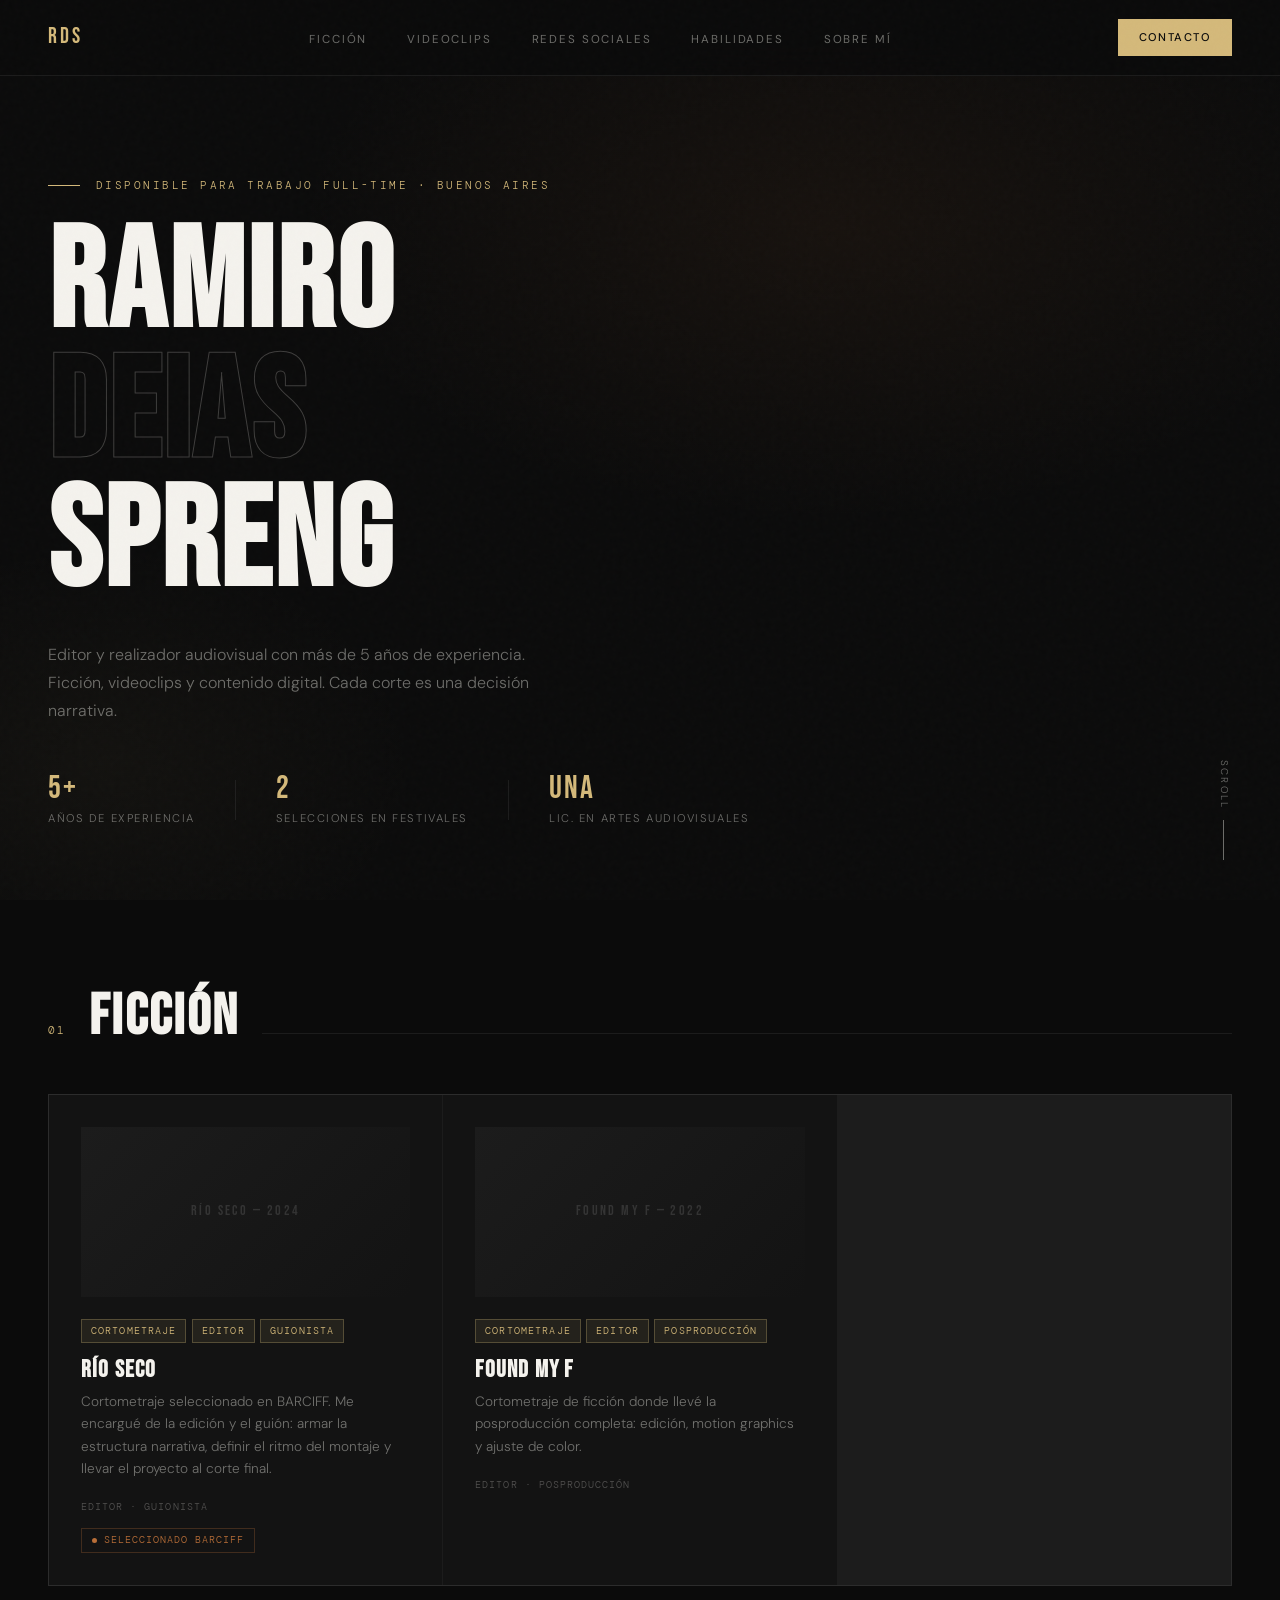
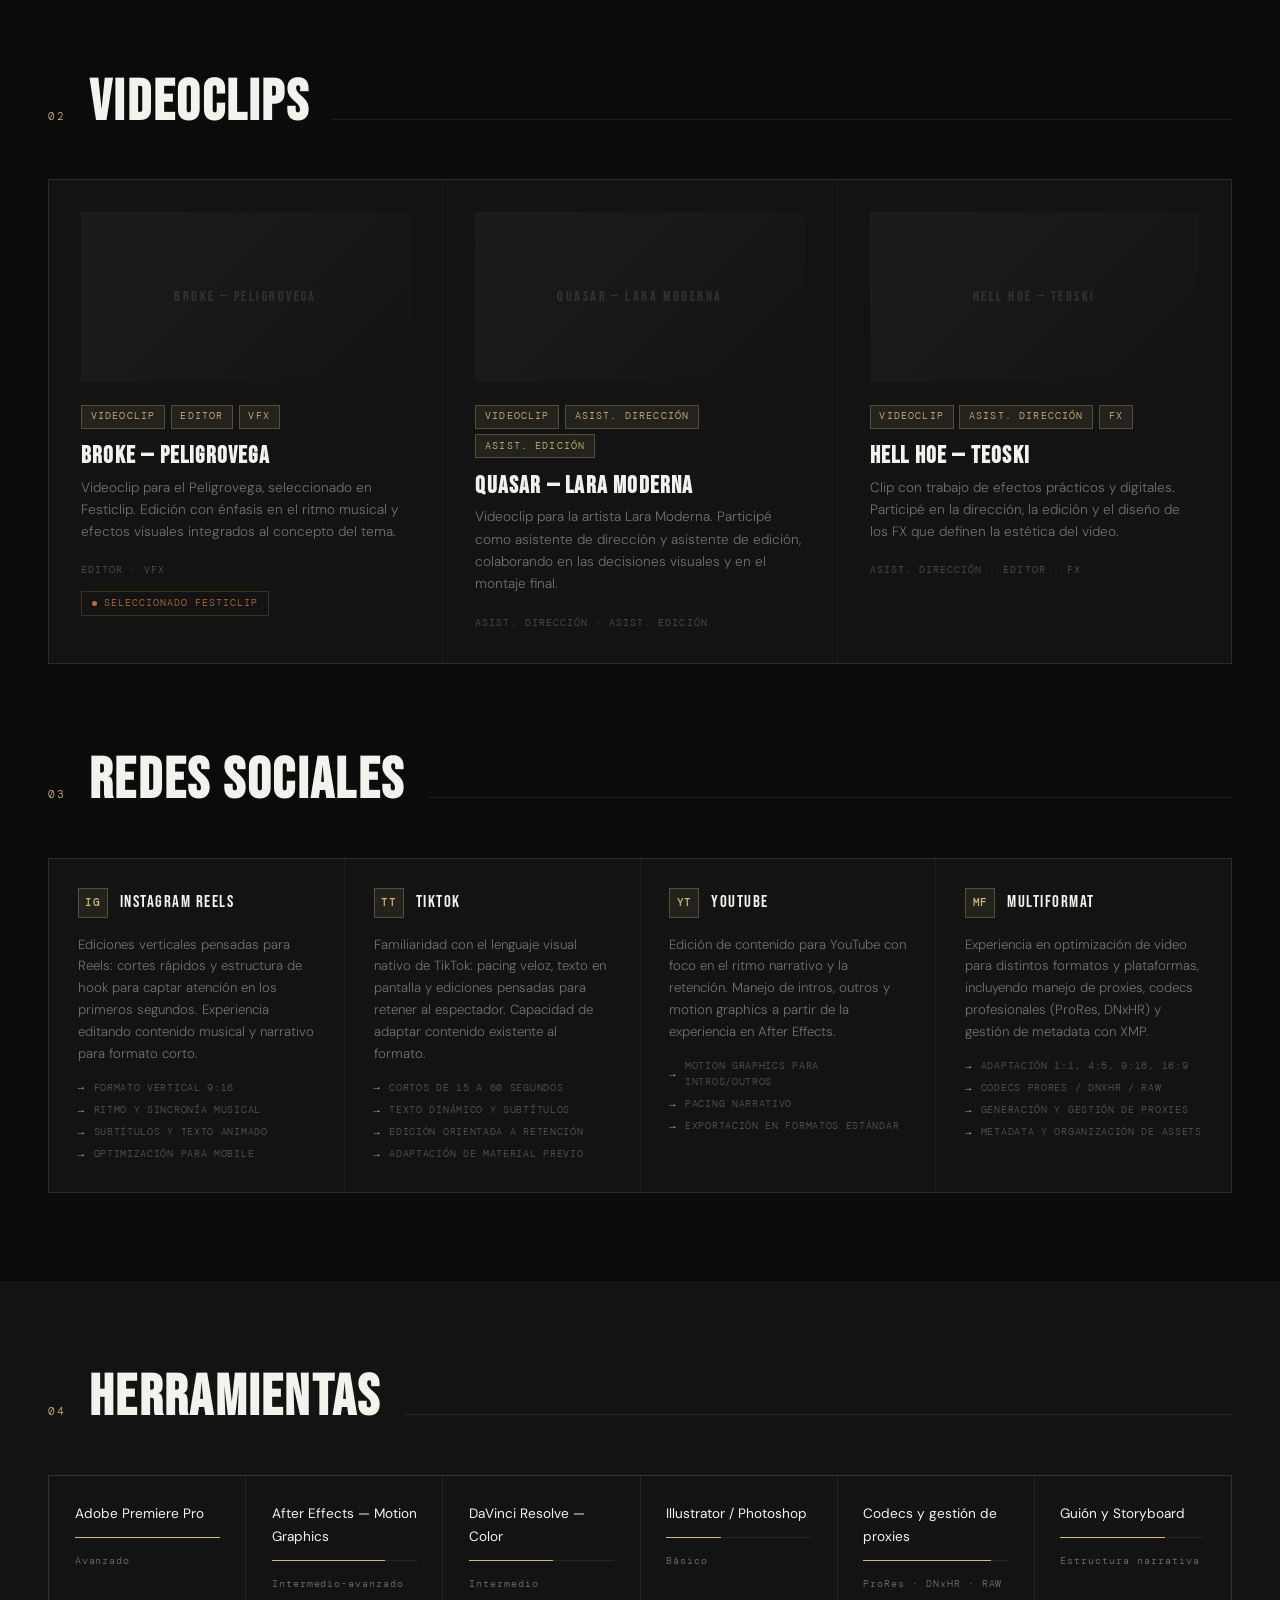
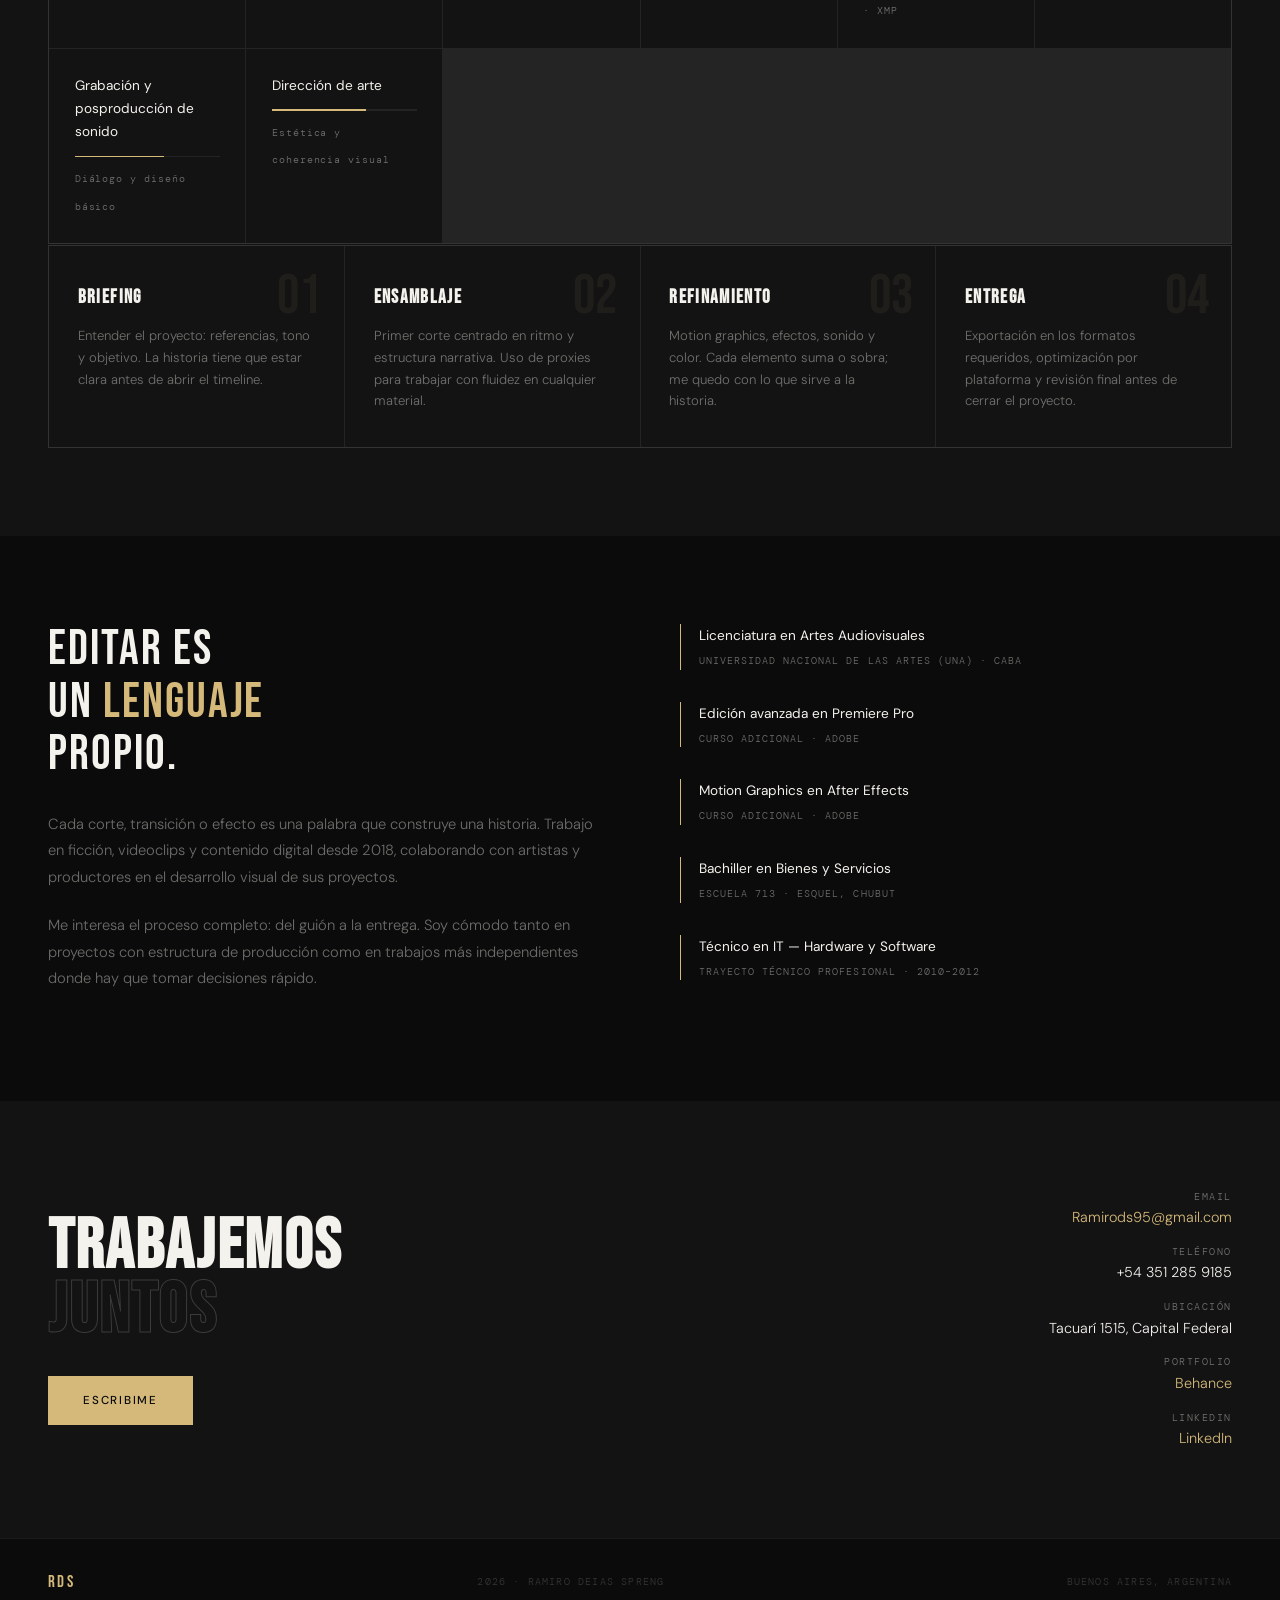
==== index.html @ a0fc1b88 "Add files via upload" ====
<!DOCTYPE html>
<html lang="es">
<head>
<meta charset="UTF-8">
<meta name="viewport" content="width=device-width, initial-scale=1.0">
<title>Ramiro Deias Spreng — Editor y Realizador Audiovisual</title>
<link rel="preconnect" href="https://fonts.googleapis.com">
<link rel="preconnect" href="https://fonts.gstatic.com" crossorigin>
<link href="https://fonts.googleapis.com/css2?family=Bebas+Neue&family=DM+Sans:ital,opsz,wght@0,9..40,300;0,9..40,400;0,9..40,500;1,9..40,300&family=DM+Mono:wght@400;500&display=swap" rel="stylesheet">

<style>
*, *::before, *::after { box-sizing: border-box; margin: 0; padding: 0; }

:root {
  --black: #0b0b0b;
  --off-black: #131313;
  --border: rgba(255,255,255,0.07);
  --white: #f4f2ed;
  --muted: rgba(244,242,237,0.42);
  --accent: #d4b97a;
  --accent2: #b86e38;
  --tag-bg: rgba(212,185,122,0.09);
  --tag-border: rgba(212,185,122,0.28);
}

html { scroll-behavior: smooth; }

body {
  background: var(--black);
  color: var(--white);
  font-family: 'DM Sans', sans-serif;
  font-weight: 300;
  font-size: 16px;
  line-height: 1.7;
  overflow-x: hidden;
}

body::before {
  content: '';
  position: fixed;
  inset: 0;
  background-image: url("data:image/svg+xml,%3Csvg viewBox='0 0 200 200' xmlns='http://www.w3.org/2000/svg'%3E%3Cfilter id='n'%3E%3CfeTurbulence type='fractalNoise' baseFrequency='0.85' numOctaves='4' stitchTiles='stitch'/%3E%3C/filter%3E%3Crect width='100%25' height='100%25' filter='url(%23n)' opacity='0.035'/%3E%3C/svg%3E");
  pointer-events: none;
  z-index: 9999;
  opacity: 0.55;
}

/* NAV */
nav {
  position: fixed;
  top: 0; left: 0; right: 0;
  z-index: 100;
  display: flex;
  align-items: center;
  justify-content: space-between;
  padding: 1.2rem 3rem;
  border-bottom: 1px solid var(--border);
  background: rgba(11,11,11,0.88);
  backdrop-filter: blur(18px);
}

.nav-logo {
  font-family: 'Bebas Neue', sans-serif;
  font-size: 1.35rem;
  letter-spacing: 0.14em;
  color: var(--accent);
  text-decoration: none;
}

.nav-links {
  display: flex;
  gap: 2.5rem;
  list-style: none;
}

.nav-links a {
  font-size: 0.72rem;
  font-weight: 400;
  letter-spacing: 0.16em;
  text-transform: uppercase;
  color: var(--muted);
  text-decoration: none;
  transition: color 0.2s;
}
.nav-links a:hover { color: var(--white); }

.nav-cta {
  font-size: 0.7rem;
  font-weight: 500;
  letter-spacing: 0.13em;
  text-transform: uppercase;
  color: var(--black);
  background: var(--accent);
  padding: 0.55rem 1.3rem;
  text-decoration: none;
  transition: background 0.2s;
}
.nav-cta:hover { background: var(--accent2); color: var(--white); }

/* HERO */
.hero {
  min-height: 100vh;
  display: flex;
  flex-direction: column;
  justify-content: flex-end;
  padding: 8rem 3rem 4.5rem;
  position: relative;
  overflow: hidden;
}

.hero-bg {
  position: absolute;
  inset: 0;
  background:
    radial-gradient(ellipse 70% 55% at 65% 25%, rgba(184,110,56,0.07) 0%, transparent 60%),
    radial-gradient(ellipse 45% 45% at 8% 85%, rgba(212,185,122,0.04) 0%, transparent 55%);
}

.hero-eyebrow {
  font-family: 'DM Mono', monospace;
  font-size: 0.7rem;
  letter-spacing: 0.22em;
  text-transform: uppercase;
  color: var(--accent);
  margin-bottom: 1.6rem;
  position: relative;
  display: flex;
  align-items: center;
  gap: 1rem;
}

.hero-eyebrow::before {
  content: '';
  display: inline-block;
  width: 2rem;
  height: 1px;
  background: var(--accent);
}

.hero-title {
  font-family: 'Bebas Neue', sans-serif;
  font-size: clamp(4.5rem, 11vw, 10rem);
  line-height: 0.92;
  letter-spacing: 0.02em;
  position: relative;
  margin-bottom: 2rem;
}

.hero-title .outline {
  -webkit-text-stroke: 1px rgba(244,242,237,0.22);
  color: transparent;
}

.hero-sub {
  max-width: 500px;
  color: var(--muted);
  font-size: 1rem;
  line-height: 1.75;
  margin-bottom: 3rem;
  position: relative;
}

.hero-meta {
  display: flex;
  align-items: center;
  gap: 2.5rem;
  position: relative;
}

.hero-stat { display: flex; flex-direction: column; }

.hero-stat-num {
  font-family: 'Bebas Neue', sans-serif;
  font-size: 2rem;
  letter-spacing: 0.06em;
  color: var(--accent);
  line-height: 1;
}

.hero-stat-label {
  font-size: 0.7rem;
  letter-spacing: 0.14em;
  text-transform: uppercase;
  color: var(--muted);
  margin-top: 0.25rem;
}

.hero-divider {
  width: 1px;
  height: 2.5rem;
  background: var(--border);
}

.scroll-hint {
  position: absolute;
  bottom: 2.5rem;
  right: 3rem;
  writing-mode: vertical-rl;
  font-size: 0.62rem;
  letter-spacing: 0.22em;
  text-transform: uppercase;
  color: var(--muted);
  display: flex;
  align-items: center;
  gap: 0.7rem;
}

.scroll-hint::after {
  content: '';
  display: block;
  width: 1px;
  height: 2.5rem;
  background: var(--muted);
  animation: sline 1.6s ease-in-out infinite;
}

@keyframes sline {
  0%, 100% { opacity: 0.25; transform: scaleY(0.4); transform-origin: top; }
  50% { opacity: 1; transform: scaleY(1); }
}

/* SECTIONS */
section { padding: 5.5rem 3rem; }

.section-header {
  display: flex;
  align-items: baseline;
  gap: 1.4rem;
  margin-bottom: 3rem;
}

.section-label {
  font-family: 'DM Mono', monospace;
  font-size: 0.66rem;
  letter-spacing: 0.22em;
  text-transform: uppercase;
  color: var(--accent);
}

.section-title {
  font-family: 'Bebas Neue', sans-serif;
  font-size: clamp(2.2rem, 4.5vw, 3.6rem);
  letter-spacing: 0.04em;
  color: var(--white);
  line-height: 1;
}

.section-line {
  flex: 1;
  height: 1px;
  background: var(--border);
}

/* PROJECT CARDS */
.projects-grid {
  display: grid;
  grid-template-columns: repeat(auto-fill, minmax(300px, 1fr));
  gap: 1px;
  background: var(--border);
  border: 1px solid var(--border);
}

.project-card {
  background: var(--off-black);
  padding: 2rem;
  position: relative;
  overflow: hidden;
  transition: background 0.25s;
  cursor: pointer;
  text-decoration: none;
  display: block;
  color: inherit;
}

.project-card::before {
  content: '';
  position: absolute;
  inset: 0;
  background: linear-gradient(130deg, rgba(212,185,122,0.035) 0%, transparent 55%);
  opacity: 0;
  transition: opacity 0.25s;
}

.project-card:hover { background: #181818; }
.project-card:hover::before { opacity: 1; }

.project-thumb-placeholder {
  width: 100%;
  height: 170px;
  background: linear-gradient(135deg, #1c1c1c 0%, #131313 100%);
  display: flex;
  align-items: center;
  justify-content: center;
  margin-bottom: 1.4rem;
  font-family: 'Bebas Neue', sans-serif;
  font-size: 0.85rem;
  letter-spacing: 0.18em;
  color: rgba(255,255,255,0.12);
}

.project-tags {
  display: flex;
  flex-wrap: wrap;
  gap: 0.35rem;
  margin-bottom: 0.9rem;
}

.tag {
  font-family: 'DM Mono', monospace;
  font-size: 0.6rem;
  letter-spacing: 0.12em;
  text-transform: uppercase;
  color: var(--accent);
  background: var(--tag-bg);
  border: 1px solid var(--tag-border);
  padding: 0.18rem 0.55rem;
}

.project-title {
  font-family: 'Bebas Neue', sans-serif;
  font-size: 1.5rem;
  letter-spacing: 0.05em;
  margin-bottom: 0.45rem;
  line-height: 1.1;
}

.project-desc {
  font-size: 0.85rem;
  color: var(--muted);
  line-height: 1.65;
  margin-bottom: 1.1rem;
}

.project-role {
  font-family: 'DM Mono', monospace;
  font-size: 0.65rem;
  letter-spacing: 0.1em;
  color: rgba(244,242,237,0.28);
  text-transform: uppercase;
}

.project-award {
  display: inline-flex;
  align-items: center;
  gap: 0.4rem;
  margin-top: 0.75rem;
  font-family: 'DM Mono', monospace;
  font-size: 0.62rem;
  letter-spacing: 0.1em;
  text-transform: uppercase;
  color: var(--accent2);
  border: 1px solid rgba(184,110,56,0.28);
  padding: 0.18rem 0.65rem;
}

.award-dot {
  width: 5px; height: 5px;
  border-radius: 50%;
  background: var(--accent2);
  flex-shrink: 0;
}

/* SKILLS */
.skills-section { background: var(--off-black); }

.skills-grid {
  display: grid;
  grid-template-columns: repeat(auto-fill, minmax(190px, 1fr));
  gap: 1px;
  background: var(--border);
  border: 1px solid var(--border);
  margin-bottom: 1px;
}

.skill-item {
  background: var(--off-black);
  padding: 1.6rem;
}

.skill-name {
  font-size: 0.85rem;
  font-weight: 400;
  margin-bottom: 0.75rem;
  color: var(--white);
}

.skill-bar-bg {
  height: 1.5px;
  background: rgba(255,255,255,0.07);
  position: relative;
  margin-bottom: 0.4rem;
}

.skill-bar-fill {
  position: absolute;
  top: 0; left: 0;
  height: 100%;
  background: var(--accent);
  transition: width 1.1s cubic-bezier(0.4,0,0.2,1);
  width: 0%;
}

.skill-level {
  font-family: 'DM Mono', monospace;
  font-size: 0.6rem;
  color: var(--muted);
  letter-spacing: 0.1em;
}

/* PROCESO */
.process-list {
  display: grid;
  grid-template-columns: repeat(4, 1fr);
  gap: 1px;
  background: var(--border);
  border: 1px solid var(--border);
  margin-top: 1px;
}

.process-step {
  background: var(--off-black);
  padding: 2.2rem 1.8rem;
  position: relative;
}

.process-num {
  font-family: 'Bebas Neue', sans-serif;
  font-size: 3.5rem;
  color: rgba(212,185,122,0.07);
  line-height: 1;
  position: absolute;
  top: 1.4rem; right: 1.4rem;
}

.process-title {
  font-family: 'Bebas Neue', sans-serif;
  font-size: 1.2rem;
  letter-spacing: 0.07em;
  margin-bottom: 0.7rem;
  color: var(--white);
}

.process-desc {
  font-size: 0.82rem;
  color: var(--muted);
  line-height: 1.65;
}

/* REDES */
.social-grid {
  display: grid;
  grid-template-columns: repeat(auto-fill, minmax(270px, 1fr));
  gap: 1px;
  background: var(--border);
  border: 1px solid var(--border);
}

.social-card {
  background: var(--off-black);
  padding: 1.8rem;
}

.social-platform {
  display: flex;
  align-items: center;
  gap: 0.75rem;
  margin-bottom: 1rem;
}

.platform-icon {
  width: 30px; height: 30px;
  display: flex;
  align-items: center;
  justify-content: center;
  font-size: 0.68rem;
  font-family: 'DM Mono', monospace;
  font-weight: 500;
  background: var(--tag-bg);
  border: 1px solid var(--tag-border);
  color: var(--accent);
  letter-spacing: 0.04em;
  flex-shrink: 0;
}

.platform-name {
  font-family: 'Bebas Neue', sans-serif;
  font-size: 1.05rem;
  letter-spacing: 0.09em;
  color: var(--white);
}

.social-desc {
  font-size: 0.83rem;
  color: var(--muted);
  line-height: 1.65;
  margin-bottom: 0.9rem;
}

.social-specs {
  display: flex;
  flex-direction: column;
  gap: 0.28rem;
}

.social-spec {
  display: flex;
  align-items: center;
  gap: 0.55rem;
  font-family: 'DM Mono', monospace;
  font-size: 0.62rem;
  letter-spacing: 0.07em;
  text-transform: uppercase;
  color: rgba(244,242,237,0.3);
}

.social-spec::before {
  content: '→';
  color: var(--accent);
  font-size: 0.65rem;
}

/* SOBRE MÍ */
.about-inner {
  display: grid;
  grid-template-columns: 1fr 1fr;
  gap: 5rem;
  align-items: start;
}

.about-left .big-text {
  font-family: 'Bebas Neue', sans-serif;
  font-size: clamp(2.2rem, 3.8vw, 3.2rem);
  letter-spacing: 0.04em;
  line-height: 1.08;
  color: var(--white);
  margin-bottom: 1.8rem;
}

.about-left .big-text span { color: var(--accent); }

.about-body {
  font-size: 0.92rem;
  color: var(--muted);
  line-height: 1.82;
  margin-bottom: 1.3rem;
}

.edu-block {
  border-left: 1px solid var(--accent);
  padding-left: 1.1rem;
  margin-bottom: 1.4rem;
}

.edu-title {
  font-size: 0.85rem;
  font-weight: 400;
  color: var(--white);
  margin-bottom: 0.3rem;
}

.edu-meta {
  font-family: 'DM Mono', monospace;
  font-size: 0.65rem;
  letter-spacing: 0.1em;
  color: var(--muted);
  text-transform: uppercase;
}

/* CONTACTO */
.contact-section { background: var(--off-black); }

.contact-inner {
  display: grid;
  grid-template-columns: 1fr auto;
  gap: 4rem;
  align-items: center;
}

.contact-heading {
  font-family: 'Bebas Neue', sans-serif;
  font-size: clamp(2.8rem, 5.5vw, 5.5rem);
  line-height: 0.92;
  letter-spacing: 0.03em;
}

.contact-heading .dim {
  -webkit-text-stroke: 1px rgba(244,242,237,0.18);
  color: transparent;
  display: block;
}

.contact-info {
  display: flex;
  flex-direction: column;
  gap: 0.9rem;
  text-align: right;
}

.contact-line { display: flex; flex-direction: column; }

.contact-label {
  font-family: 'DM Mono', monospace;
  font-size: 0.6rem;
  letter-spacing: 0.16em;
  text-transform: uppercase;
  color: var(--muted);
}

.contact-value { font-size: 0.9rem; color: var(--white); }

.contact-value a {
  color: var(--accent);
  text-decoration: none;
  transition: color 0.2s;
}
.contact-value a:hover { color: var(--accent2); }

.cta-button {
  display: inline-block;
  margin-top: 2rem;
  font-size: 0.72rem;
  font-weight: 500;
  letter-spacing: 0.15em;
  text-transform: uppercase;
  color: var(--black);
  background: var(--accent);
  padding: 0.9rem 2.2rem;
  text-decoration: none;
  transition: background 0.2s, color 0.2s;
}
.cta-button:hover { background: var(--accent2); color: var(--white); }

/* FOOTER */
footer {
  padding: 1.8rem 3rem;
  border-top: 1px solid var(--border);
  display: flex;
  align-items: center;
  justify-content: space-between;
}

.footer-logo {
  font-family: 'Bebas Neue', sans-serif;
  font-size: 1.05rem;
  letter-spacing: 0.14em;
  color: var(--accent);
}

.footer-text {
  font-family: 'DM Mono', monospace;
  font-size: 0.62rem;
  letter-spacing: 0.12em;
  text-transform: uppercase;
  color: rgba(244,242,237,0.18);
}

/* ANIMACIONES */
.fade-in {
  opacity: 0;
  transform: translateY(20px);
  transition: opacity 0.65s ease, transform 0.65s ease;
}
.fade-in.visible { opacity: 1; transform: none; }

@media (max-width: 820px) {
  nav { padding: 1rem 1.5rem; }
  .nav-links { display: none; }
  section { padding: 4rem 1.5rem; }
  .hero { padding: 6.5rem 1.5rem 3.5rem; }
  .about-inner { grid-template-columns: 1fr; gap: 2.5rem; }
  .contact-inner { grid-template-columns: 1fr; gap: 2rem; }
  .contact-info { text-align: left; }
  .process-list { grid-template-columns: 1fr 1fr; }
  footer { flex-direction: column; gap: 0.8rem; text-align: center; }
  .scroll-hint { display: none; }
}
</style>
</head>
<body>

<!-- NAV -->
<nav>
  <a class="nav-logo" href="#">RDS</a>
  <ul class="nav-links">
    <li><a href="#ficcion">Ficción</a></li>
    <li><a href="#videoclips">Videoclips</a></li>
    <li><a href="#redes">Redes Sociales</a></li>
    <li><a href="#habilidades">Habilidades</a></li>
    <li><a href="#sobre-mi">Sobre mí</a></li>
  </ul>
  <a class="nav-cta" href="mailto:Ramirods95@gmail.com">Contacto</a>
</nav>

<!-- HERO -->
<section class="hero" id="hero">
  <div class="hero-bg"></div>
  <p class="hero-eyebrow">Disponible para trabajo full-time · Buenos Aires</p>
  <h1 class="hero-title">
    RAMIRO<br>
    <span class="outline">DEIAS</span><br>
    SPRENG
  </h1>
  <p class="hero-sub">
    Editor y realizador audiovisual con más de 5 años de experiencia. Ficción, videoclips y contenido digital. Cada corte es una decisión narrativa.
  </p>
  <div class="hero-meta">
    <div class="hero-stat">
      <span class="hero-stat-num">5+</span>
      <span class="hero-stat-label">Años de experiencia</span>
    </div>
    <div class="hero-divider"></div>
    <div class="hero-stat">
      <span class="hero-stat-num">2</span>
      <span class="hero-stat-label">Selecciones en festivales</span>
    </div>
    <div class="hero-divider"></div>
    <div class="hero-stat">
      <span class="hero-stat-num">UNA</span>
      <span class="hero-stat-label">Lic. en Artes Audiovisuales</span>
    </div>
  </div>
  <div class="scroll-hint">Scroll</div>
</section>

<!-- FICCIÓN -->
<section id="ficcion">
  <div class="section-header fade-in">
    <span class="section-label">01</span>
    <h2 class="section-title">Ficción</h2>
    <div class="section-line"></div>
  </div>

  <div class="projects-grid fade-in">

    <a class="project-card" href="https://www.behance.net/gallery/225291185/RIO-SECO-(2024)-Editor-Guionista-BARCIFF-SELECTED" target="_blank">
      <div class="project-thumb-placeholder">RÍO SECO — 2024</div>
      <div class="project-tags">
        <span class="tag">Cortometraje</span>
        <span class="tag">Editor</span>
        <span class="tag">Guionista</span>
      </div>
      <h3 class="project-title">Río Seco</h3>
      <p class="project-desc">Cortometraje seleccionado en BARCIFF. Me encargué de la edición y el guión: armar la estructura narrativa, definir el ritmo del montaje y llevar el proyecto al corte final.</p>
      <p class="project-role">Editor · Guionista</p>
      <div class="project-award"><span class="award-dot"></span>Seleccionado BARCIFF</div>
    </a>

    <a class="project-card" href="https://www.behance.net/gallery/137851009/Found-my-F" target="_blank">
      <div class="project-thumb-placeholder">FOUND MY F — 2022</div>
      <div class="project-tags">
        <span class="tag">Cortometraje</span>
        <span class="tag">Editor</span>
        <span class="tag">Posproducción</span>
      </div>
      <h3 class="project-title">Found My F</h3>
      <p class="project-desc">Cortometraje de ficción donde llevé la posproducción completa: edición, motion graphics y ajuste de color.</p>
      <p class="project-role">Editor · Posproducción</p>
    </a>

  </div>
</section>

<!-- VIDEOCLIPS -->
<section id="videoclips" style="padding-top: 0;">
  <div class="section-header fade-in">
    <span class="section-label">02</span>
    <h2 class="section-title">Videoclips</h2>
    <div class="section-line"></div>
  </div>

  <div class="projects-grid fade-in">

    <a class="project-card" href="https://www.behance.net/gallery/147562077/BROKE-PELIGROVEGA-Edicion-Festiclip-Selected" target="_blank">
      <div class="project-thumb-placeholder">BROKE — PELIGROVEGA</div>
      <div class="project-tags">
        <span class="tag">Videoclip</span>
        <span class="tag">Editor</span>
        <span class="tag">VFX</span>
      </div>
      <h3 class="project-title">Broke — Peligrovega</h3>
      <p class="project-desc">Videoclip para el Peligrovega, seleccionado en Festiclip. Edición con énfasis en el ritmo musical y efectos visuales integrados al concepto del tema.</p>
      <p class="project-role">Editor · VFX</p>
      <div class="project-award"><span class="award-dot"></span>Seleccionado Festiclip</div>
    </a>

    <a class="project-card" href="https://www.behance.net/gallery/216476205/QUASAR-Lara-Moderna-Asist-Direccion-Asist-Edicion" target="_blank">
      <div class="project-thumb-placeholder">QUASAR — LARA MODERNA</div>
      <div class="project-tags">
        <span class="tag">Videoclip</span>
        <span class="tag">Asist. Dirección</span>
        <span class="tag">Asist. Edición</span>
      </div>
      <h3 class="project-title">Quasar — Lara Moderna</h3>
      <p class="project-desc">Videoclip para la artista Lara Moderna. Participé como asistente de dirección y asistente de edición, colaborando en las decisiones visuales y en el montaje final.</p>
      <p class="project-role">Asist. Dirección · Asist. Edición</p>
    </a>

    <a class="project-card" href="https://www.behance.net/gallery/173261821/Teoski-Hell-Hoe-Edicion-Asist-Direc-Fxs" target="_blank">
      <div class="project-thumb-placeholder">HELL HOE — TEOSKI</div>
      <div class="project-tags">
        <span class="tag">Videoclip</span>
        <span class="tag">Asist. Dirección</span>
        <span class="tag">FX</span>
      </div>
      <h3 class="project-title">Hell Hoe — Teoski</h3>
      <p class="project-desc">Clip con trabajo de efectos prácticos y digitales. Participé en la dirección, la edición y el diseño de los FX que definen la estética del video.</p>
      <p class="project-role">Asist. Dirección · Editor · FX</p>
    </a>


  </div>
</section>

<!-- REDES SOCIALES -->
<section id="redes" style="padding-top: 0;">
  <div class="section-header fade-in">
    <span class="section-label">03</span>
    <h2 class="section-title">Redes Sociales</h2>
    <div class="section-line"></div>
  </div>

  <div class="social-grid fade-in">

    <div class="social-card">
      <div class="social-platform">
        <div class="platform-icon">IG</div>
        <span class="platform-name">Instagram Reels</span>
      </div>
      <p class="social-desc">Ediciones verticales pensadas para Reels: cortes rápidos y estructura de hook para captar atención en los primeros segundos. Experiencia editando contenido musical y narrativo para formato corto.</p>
      <div class="social-specs">
        <span class="social-spec">Formato vertical 9:16</span>
        <span class="social-spec">Ritmo y sincronía musical</span>
        <span class="social-spec">Subtítulos y texto animado</span>
        <span class="social-spec">Optimización para mobile</span>
      </div>
    </div>

    <div class="social-card">
      <div class="social-platform">
        <div class="platform-icon">TT</div>
        <span class="platform-name">TikTok</span>
      </div>
      <p class="social-desc">Familiaridad con el lenguaje visual nativo de TikTok: pacing veloz, texto en pantalla y ediciones pensadas para retener al espectador. Capacidad de adaptar contenido existente al formato.</p>
      <div class="social-specs">
        <span class="social-spec">Cortos de 15 a 60 segundos</span>
        <span class="social-spec">Texto dinámico y subtítulos</span>
        <span class="social-spec">Edición orientada a retención</span>
        <span class="social-spec">Adaptación de material previo</span>
      </div>
    </div>

    <div class="social-card">
      <div class="social-platform">
        <div class="platform-icon">YT</div>
        <span class="platform-name">YouTube</span>
      </div>
      <p class="social-desc">Edición de contenido para YouTube con foco en el ritmo narrativo y la retención. Manejo de intros, outros y motion graphics a partir de la experiencia en After Effects.</p>
      <div class="social-specs">
        <span class="social-spec">Motion graphics para intros/outros</span>
        <span class="social-spec">Pacing narrativo</span>
        <span class="social-spec">Exportación en formatos estándar</span>
      </div>
    </div>

    <div class="social-card">
      <div class="social-platform">
        <div class="platform-icon">MF</div>
        <span class="platform-name">Multiformat</span>
      </div>
      <p class="social-desc">Experiencia en optimización de video para distintos formatos y plataformas, incluyendo manejo de proxies, codecs profesionales (ProRes, DNxHR) y gestión de metadata con XMP.</p>
      <div class="social-specs">
        <span class="social-spec">Adaptación 1:1, 4:5, 9:16, 16:9</span>
        <span class="social-spec">Codecs ProRes / DNxHR / RAW</span>
        <span class="social-spec">Generación y gestión de proxies</span>
        <span class="social-spec">Metadata y organización de assets</span>
      </div>
    </div>

  </div>
</section>

<!-- HABILIDADES -->
<section id="habilidades" class="skills-section">
  <div class="section-header fade-in">
    <span class="section-label">04</span>
    <h2 class="section-title">Herramientas</h2>
    <div class="section-line"></div>
  </div>

  <div class="skills-grid fade-in">
    <div class="skill-item">
      <p class="skill-name">Adobe Premiere Pro</p>
      <div class="skill-bar-bg"><div class="skill-bar-fill" data-width="100%"></div></div>
      <span class="skill-level">Avanzado</span>
    </div>
    <div class="skill-item">
      <p class="skill-name">After Effects — Motion Graphics</p>
      <div class="skill-bar-bg"><div class="skill-bar-fill" data-width="78%"></div></div>
      <span class="skill-level">Intermedio-avanzado</span>
    </div>
    <div class="skill-item">
      <p class="skill-name">DaVinci Resolve — Color</p>
      <div class="skill-bar-bg"><div class="skill-bar-fill" data-width="58%"></div></div>
      <span class="skill-level">Intermedio</span>
    </div>
    <div class="skill-item">
      <p class="skill-name">Illustrator / Photoshop</p>
      <div class="skill-bar-bg"><div class="skill-bar-fill" data-width="38%"></div></div>
      <span class="skill-level">Básico</span>
    </div>
    <div class="skill-item">
      <p class="skill-name">Codecs y gestión de proxies</p>
      <div class="skill-bar-bg"><div class="skill-bar-fill" data-width="88%"></div></div>
      <span class="skill-level">ProRes · DNxHR · RAW · XMP</span>
    </div>
    <div class="skill-item">
      <p class="skill-name">Guión y Storyboard</p>
      <div class="skill-bar-bg"><div class="skill-bar-fill" data-width="72%"></div></div>
      <span class="skill-level">Estructura narrativa</span>
    </div>
    <div class="skill-item">
      <p class="skill-name">Grabación y posproducción de sonido</p>
      <div class="skill-bar-bg"><div class="skill-bar-fill" data-width="62%"></div></div>
      <span class="skill-level">Diálogo y diseño básico</span>
    </div>
    <div class="skill-item">
      <p class="skill-name">Dirección de arte</p>
      <div class="skill-bar-bg"><div class="skill-bar-fill" data-width="65%"></div></div>
      <span class="skill-level">Estética y coherencia visual</span>
    </div>
  </div>

  <div class="process-list fade-in">
    <div class="process-step">
      <span class="process-num">01</span>
      <h3 class="process-title">Briefing</h3>
      <p class="process-desc">Entender el proyecto: referencias, tono y objetivo. La historia tiene que estar clara antes de abrir el timeline.</p>
    </div>
    <div class="process-step">
      <span class="process-num">02</span>
      <h3 class="process-title">Ensamblaje</h3>
      <p class="process-desc">Primer corte centrado en ritmo y estructura narrativa. Uso de proxies para trabajar con fluidez en cualquier material.</p>
    </div>
    <div class="process-step">
      <span class="process-num">03</span>
      <h3 class="process-title">Refinamiento</h3>
      <p class="process-desc">Motion graphics, efectos, sonido y color. Cada elemento suma o sobra; me quedo con lo que sirve a la historia.</p>
    </div>
    <div class="process-step">
      <span class="process-num">04</span>
      <h3 class="process-title">Entrega</h3>
      <p class="process-desc">Exportación en los formatos requeridos, optimización por plataforma y revisión final antes de cerrar el proyecto.</p>
    </div>
  </div>
</section>

<!-- SOBRE MÍ -->
<section id="sobre-mi">
  <div class="about-inner fade-in">
    <div class="about-left">
      <p class="big-text">Editar es<br>un <span>lenguaje</span><br>propio.</p>
      <p class="about-body">Cada corte, transición o efecto es una palabra que construye una historia. Trabajo en ficción, videoclips y contenido digital desde 2018, colaborando con artistas y productores en el desarrollo visual de sus proyectos.</p>
      <p class="about-body">Me interesa el proceso completo: del guión a la entrega. Soy cómodo tanto en proyectos con estructura de producción como en trabajos más independientes donde hay que tomar decisiones rápido.</p>
    </div>
    <div class="about-right">
      <div class="edu-block" style="margin-bottom: 2rem;">
        <p class="edu-title">Licenciatura en Artes Audiovisuales</p>
        <p class="edu-meta">Universidad Nacional de las Artes (UNA) · CABA</p>
      </div>
      <div class="edu-block" style="margin-bottom: 2rem;">
        <p class="edu-title">Edición avanzada en Premiere Pro</p>
        <p class="edu-meta">Curso adicional · Adobe</p>
      </div>
      <div class="edu-block" style="margin-bottom: 2rem;">
        <p class="edu-title">Motion Graphics en After Effects</p>
        <p class="edu-meta">Curso adicional · Adobe</p>
      </div>
      <div class="edu-block" style="margin-bottom: 2rem;">
        <p class="edu-title">Bachiller en Bienes y Servicios</p>
        <p class="edu-meta">Escuela 713 · Esquel, Chubut</p>
      </div>
      <div class="edu-block">
        <p class="edu-title">Técnico en IT — Hardware y Software</p>
        <p class="edu-meta">Trayecto técnico profesional · 2010–2012</p>
      </div>
    </div>
  </div>
</section>

<!-- CONTACTO -->
<section id="contacto" class="contact-section">
  <div class="contact-inner fade-in">
    <div>
      <h2 class="contact-heading">
        TRABAJEMOS<br>
        <span class="dim">JUNTOS</span>
      </h2>
      <a class="cta-button" href="mailto:Ramirods95@gmail.com">Escribime</a>
    </div>
    <div class="contact-info">
      <div class="contact-line">
        <span class="contact-label">Email</span>
        <span class="contact-value"><a href="mailto:Ramirods95@gmail.com">Ramirods95@gmail.com</a></span>
      </div>
      <div class="contact-line">
        <span class="contact-label">Teléfono</span>
        <span class="contact-value">+54 351 285 9185</span>
      </div>
      <div class="contact-line">
        <span class="contact-label">Ubicación</span>
        <span class="contact-value">Tacuarí 1515, Capital Federal</span>
      </div>
      <div class="contact-line">
        <span class="contact-label">Portfolio</span>
        <span class="contact-value"><a href="https://www.behance.net/Ramirods95" target="_blank">Behance</a></span>
      </div>
      <div class="contact-line">
        <span class="contact-label">LinkedIn</span>
        <span class="contact-value"><a href="https://www.linkedin.com/in/ramiro-deias-spreng-7b7a8416b" target="_blank">LinkedIn</a></span>
      </div>
    </div>
  </div>
</section>

<!-- FOOTER -->
<footer>
  <span class="footer-logo">RDS</span>
  <span class="footer-text"> 2026 · Ramiro Deias Spreng</span>
  <span class="footer-text">Buenos Aires, Argentina</span>
</footer>

<script>
const observer = new IntersectionObserver((entries) => {
  entries.forEach(entry => {
    if (entry.isIntersecting) {
      entry.target.classList.add('visible');
      entry.target.querySelectorAll('.skill-bar-fill').forEach(fill => {
        fill.style.width = fill.getAttribute('data-width');
      });
    }
  });
}, { threshold: 0.08 });

document.querySelectorAll('.fade-in').forEach(el => observer.observe(el));
</script>
</body>
</html>
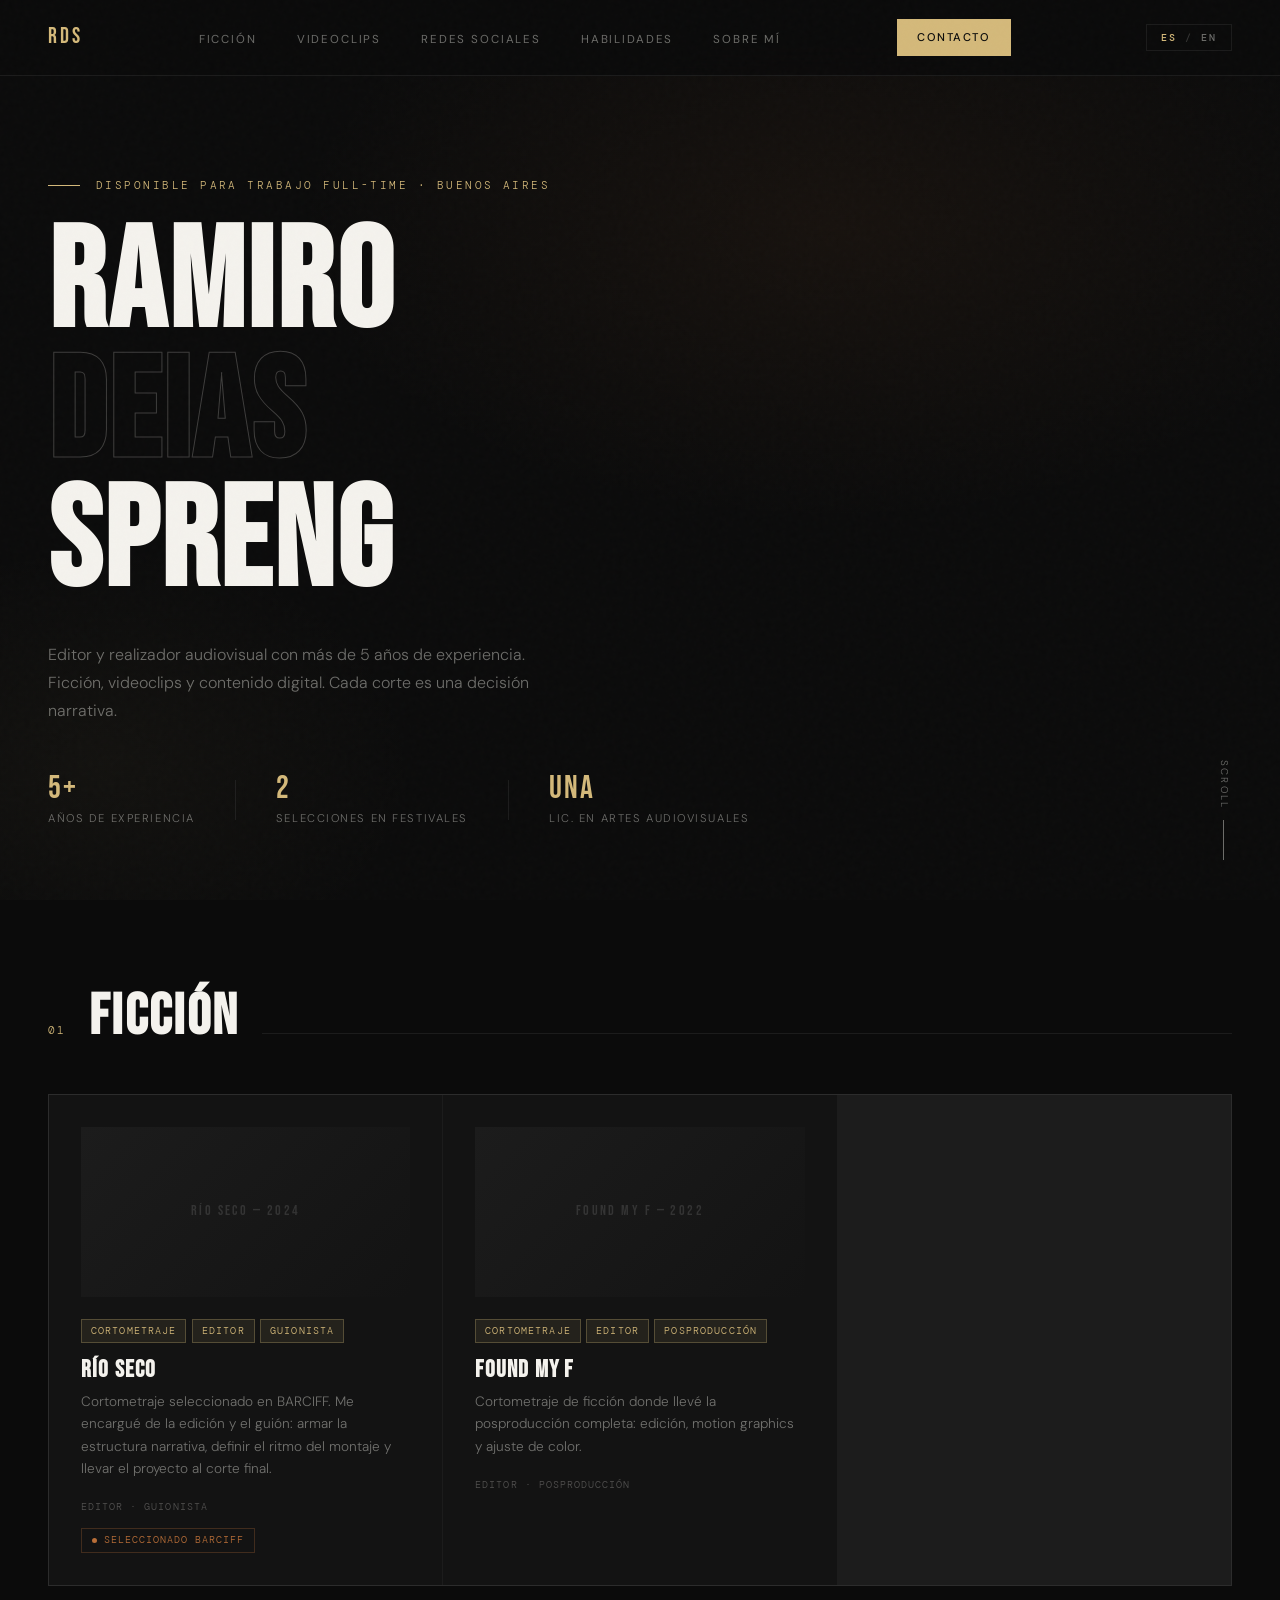
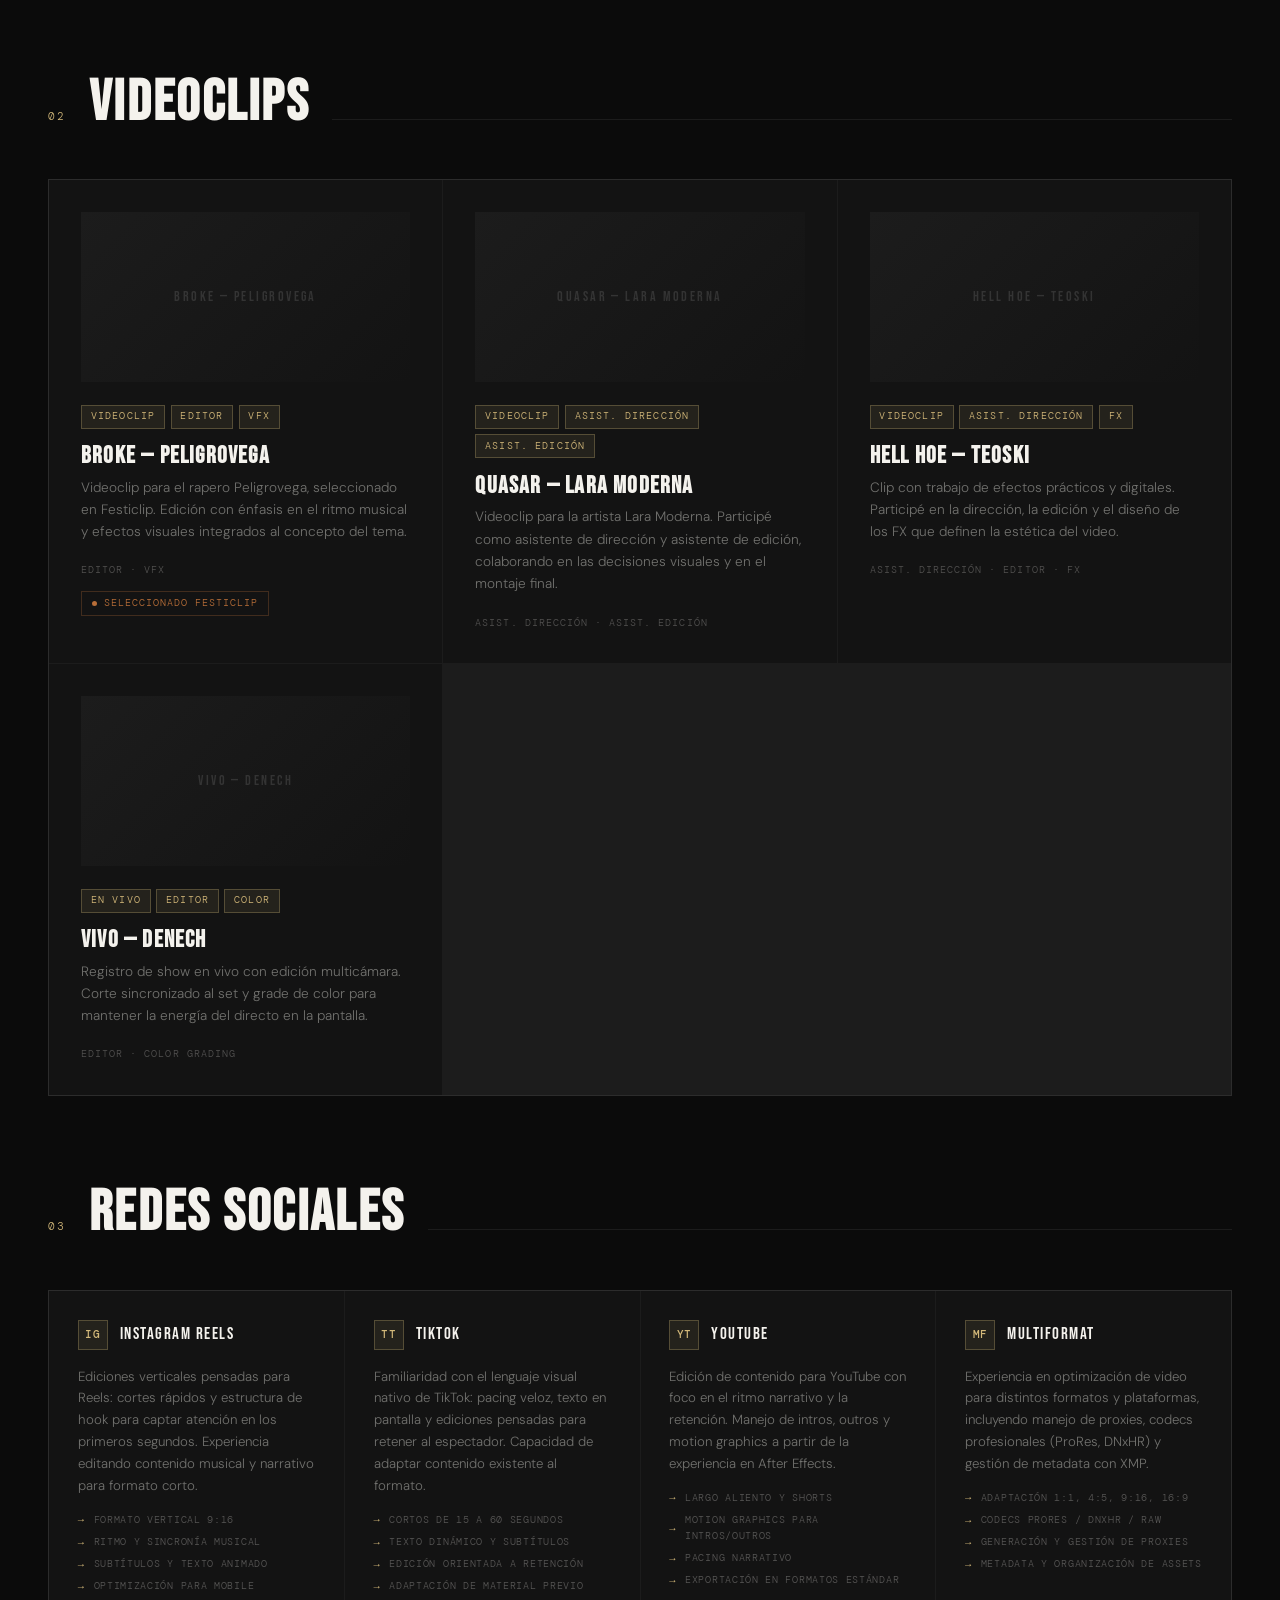
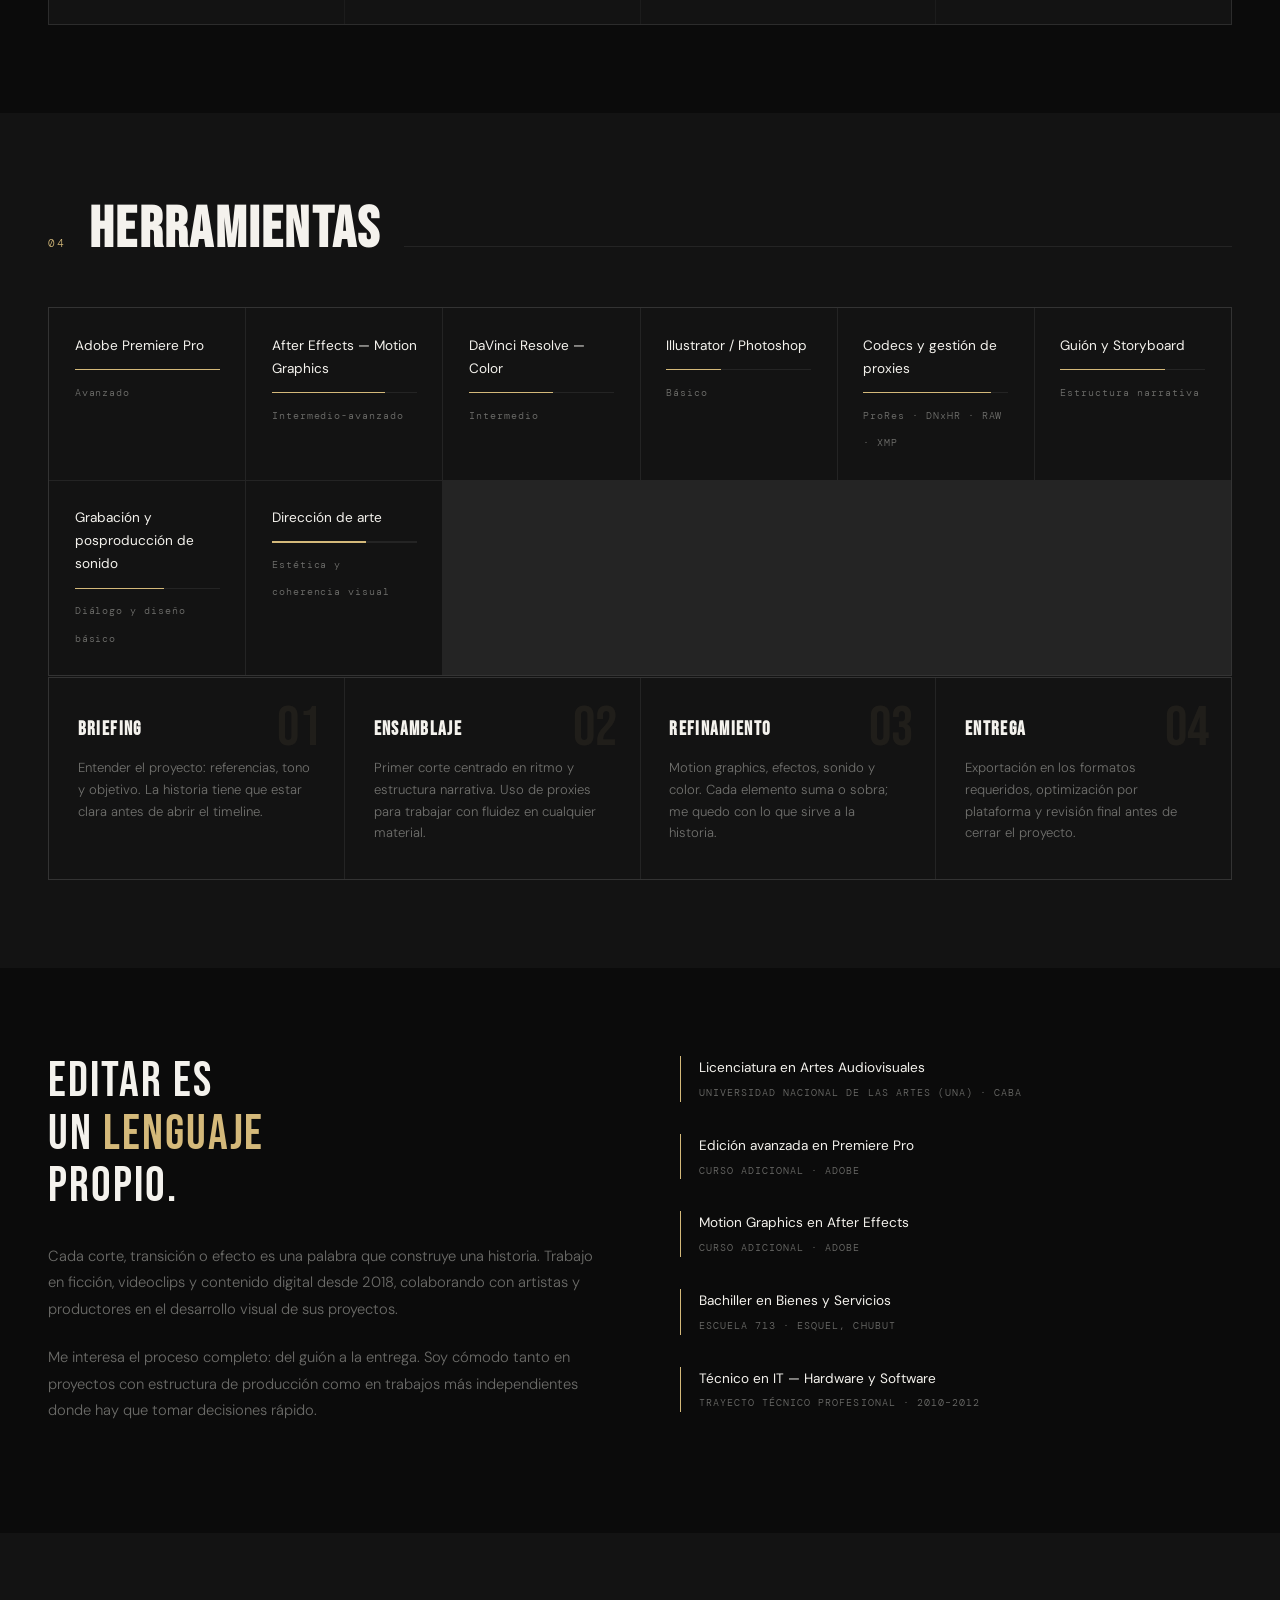
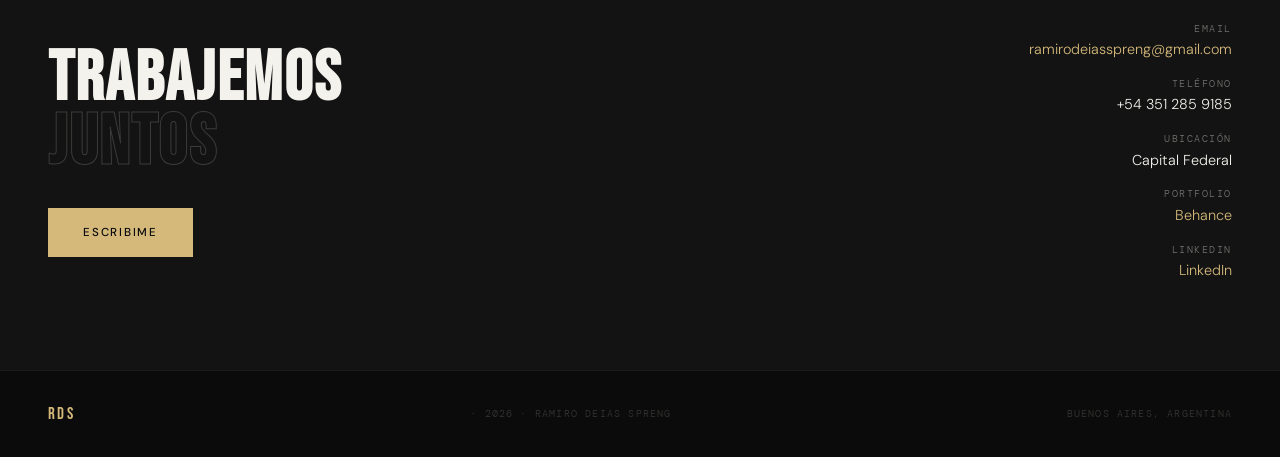
==== commit 05c86139: "Update index.html" ====
--- a/index.html
+++ b/index.html
@@ -4,6 +4,7 @@
 <meta charset="UTF-8">
 <meta name="viewport" content="width=device-width, initial-scale=1.0">
 <title>Ramiro Deias Spreng — Editor y Realizador Audiovisual</title>
+<link rel="icon" type="image/svg+xml" href="data:image/svg+xml,%3Csvg xmlns='http://www.w3.org/2000/svg' viewBox='0 0 32 32'%3E%3Crect width='32' height='32' fill='%230b0b0b'/%3E%3Ctext x='50%25' y='50%25' dominant-baseline='central' text-anchor='middle' font-family='Georgia,serif' font-size='14' font-weight='700' letter-spacing='1' fill='%23d4b97a'%3ERDS%3C/text%3E%3C/svg%3E">
 <link rel="preconnect" href="https://fonts.googleapis.com">
 <link rel="preconnect" href="https://fonts.gstatic.com" crossorigin>
 <link href="https://fonts.googleapis.com/css2?family=Bebas+Neue&family=DM+Sans:ital,opsz,wght@0,9..40,300;0,9..40,400;0,9..40,500;1,9..40,300&family=DM+Mono:wght@400;500&display=swap" rel="stylesheet">
@@ -652,6 +653,36 @@
   letter-spacing: 0.12em;
   text-transform: uppercase;
   color: rgba(244,242,237,0.18);
+}
+
+/* LANG TOGGLE */
+.lang-toggle {
+  font-family: 'DM Mono', monospace;
+  font-size: 0.65rem;
+  font-weight: 500;
+  letter-spacing: 0.18em;
+  text-transform: uppercase;
+  color: var(--muted);
+  background: transparent;
+  border: 1px solid var(--border);
+  padding: 0.4rem 0.9rem;
+  cursor: pointer;
+  transition: color 0.2s, border-color 0.2s;
+  display: flex;
+  align-items: center;
+  gap: 0.5rem;
+  margin-left: 1.2rem;
+  flex-shrink: 0;
+}
+.lang-toggle:hover {
+  color: var(--accent);
+  border-color: var(--accent);
+}
+.lang-toggle .lang-sep {
+  color: rgba(244,242,237,0.18);
+}
+.lang-toggle .lang-active {
+  color: var(--accent);
 }
 
 /* ANIMACIONES */
@@ -682,51 +713,56 @@
 <nav>
   <a class="nav-logo" href="#">RDS</a>
   <ul class="nav-links">
-    <li><a href="#ficcion">Ficción</a></li>
-    <li><a href="#videoclips">Videoclips</a></li>
-    <li><a href="#redes">Redes Sociales</a></li>
-    <li><a href="#habilidades">Habilidades</a></li>
-    <li><a href="#sobre-mi">Sobre mí</a></li>
+    <li><a href="#ficcion" data-es="Ficción" data-en="Fiction">Ficción</a></li>
+    <li><a href="#videoclips" data-es="Videoclips" data-en="Music Videos">Videoclips</a></li>
+    <li><a href="#redes" data-es="Redes Sociales" data-en="Social Media">Redes Sociales</a></li>
+    <li><a href="#habilidades" data-es="Habilidades" data-en="Skills">Habilidades</a></li>
+    <li><a href="#sobre-mi" data-es="Sobre mí" data-en="About">Sobre mí</a></li>
   </ul>
-  <a class="nav-cta" href="mailto:Ramirods95@gmail.com">Contacto</a>
+  <a class="nav-cta" href="mailto:Ramirodeiasspreng@gmail.com" data-es="Contacto" data-en="Contact">Contacto</a>
+  <button class="lang-toggle" id="langToggle" onclick="toggleLang()" aria-label="Switch language">
+    <span class="lang-active" id="langES">ES</span>
+    <span class="lang-sep">/</span>
+    <span id="langEN">EN</span>
+  </button>
 </nav>
 
 <!-- HERO -->
 <section class="hero" id="hero">
   <div class="hero-bg"></div>
-  <p class="hero-eyebrow">Disponible para trabajo full-time · Buenos Aires</p>
+  <p class="hero-eyebrow" data-es="Disponible para trabajo full-time · Buenos Aires" data-en="Available for full-time work · Buenos Aires">Disponible para trabajo full-time · Buenos Aires</p>
   <h1 class="hero-title">
     RAMIRO<br>
     <span class="outline">DEIAS</span><br>
     SPRENG
   </h1>
-  <p class="hero-sub">
+  <p class="hero-sub" data-es="Editor y realizador audiovisual con más de 5 años de experiencia. Ficción, videoclips y contenido digital. Cada corte es una decisión narrativa." data-en="Audiovisual editor and filmmaker with over 5 years of experience. Fiction, music videos, and digital content. Every cut is a narrative decision.">
     Editor y realizador audiovisual con más de 5 años de experiencia. Ficción, videoclips y contenido digital. Cada corte es una decisión narrativa.
   </p>
   <div class="hero-meta">
     <div class="hero-stat">
       <span class="hero-stat-num">5+</span>
-      <span class="hero-stat-label">Años de experiencia</span>
+      <span class="hero-stat-label" data-es="Años de experiencia" data-en="Years of experience">Años de experiencia</span>
     </div>
     <div class="hero-divider"></div>
     <div class="hero-stat">
       <span class="hero-stat-num">2</span>
-      <span class="hero-stat-label">Selecciones en festivales</span>
+      <span class="hero-stat-label" data-es="Selecciones en festivales" data-en="Festival selections">Selecciones en festivales</span>
     </div>
     <div class="hero-divider"></div>
     <div class="hero-stat">
       <span class="hero-stat-num">UNA</span>
-      <span class="hero-stat-label">Lic. en Artes Audiovisuales</span>
+      <span class="hero-stat-label" data-es="Lic. en Artes Audiovisuales" data-en="B.A. in Audiovisual Arts">Lic. en Artes Audiovisuales</span>
     </div>
   </div>
-  <div class="scroll-hint">Scroll</div>
+  <div class="scroll-hint" data-es="Scroll" data-en="Scroll">Scroll</div>
 </section>
 
 <!-- FICCIÓN -->
 <section id="ficcion">
   <div class="section-header fade-in">
     <span class="section-label">01</span>
-    <h2 class="section-title">Ficción</h2>
+    <h2 class="section-title" data-es="Ficción" data-en="Fiction">Ficción</h2>
     <div class="section-line"></div>
   </div>
 
@@ -735,26 +771,26 @@
     <a class="project-card" href="https://www.behance.net/gallery/225291185/RIO-SECO-(2024)-Editor-Guionista-BARCIFF-SELECTED" target="_blank">
       <div class="project-thumb-placeholder">RÍO SECO — 2024</div>
       <div class="project-tags">
-        <span class="tag">Cortometraje</span>
+        <span class="tag" data-es="Cortometraje" data-en="Short Film">Cortometraje</span>
         <span class="tag">Editor</span>
-        <span class="tag">Guionista</span>
+        <span class="tag" data-es="Guionista" data-en="Screenwriter">Guionista</span>
       </div>
       <h3 class="project-title">Río Seco</h3>
-      <p class="project-desc">Cortometraje seleccionado en BARCIFF. Me encargué de la edición y el guión: armar la estructura narrativa, definir el ritmo del montaje y llevar el proyecto al corte final.</p>
-      <p class="project-role">Editor · Guionista</p>
-      <div class="project-award"><span class="award-dot"></span>Seleccionado BARCIFF</div>
+      <p class="project-desc" data-es="Cortometraje seleccionado en BARCIFF. Me encargué de la edición y el guión: armar la estructura narrativa, definir el ritmo del montaje y llevar el proyecto al corte final." data-en="Short film selected at BARCIFF. I handled editing and screenplay: building the narrative structure, defining the editing pace, and delivering the final cut.">Cortometraje seleccionado en BARCIFF. Me encargué de la edición y el guión: armar la estructura narrativa, definir el ritmo del montaje y llevar el proyecto al corte final.</p>
+      <p class="project-role" data-es="Editor · Guionista" data-en="Editor · Screenwriter">Editor · Guionista</p>
+      <div class="project-award"><span class="award-dot"></span><span data-es="Seleccionado BARCIFF" data-en="BARCIFF Selection">Seleccionado BARCIFF</span></div>
     </a>
 
     <a class="project-card" href="https://www.behance.net/gallery/137851009/Found-my-F" target="_blank">
       <div class="project-thumb-placeholder">FOUND MY F — 2022</div>
       <div class="project-tags">
-        <span class="tag">Cortometraje</span>
+        <span class="tag" data-es="Cortometraje" data-en="Short Film">Cortometraje</span>
         <span class="tag">Editor</span>
-        <span class="tag">Posproducción</span>
+        <span class="tag" data-es="Posproducción" data-en="Post-production">Posproducción</span>
       </div>
       <h3 class="project-title">Found My F</h3>
-      <p class="project-desc">Cortometraje de ficción donde llevé la posproducción completa: edición, motion graphics y ajuste de color.</p>
-      <p class="project-role">Editor · Posproducción</p>
+      <p class="project-desc" data-es="Cortometraje de ficción donde llevé la posproducción completa: edición, motion graphics y ajuste de color." data-en="Fiction short film where I handled full post-production: editing, motion graphics, and color grading.">Cortometraje de ficción donde llevé la posproducción completa: edición, motion graphics y ajuste de color.</p>
+      <p class="project-role" data-es="Editor · Posproducción" data-en="Editor · Post-production">Editor · Posproducción</p>
     </a>
 
   </div>
@@ -764,7 +800,7 @@
 <section id="videoclips" style="padding-top: 0;">
   <div class="section-header fade-in">
     <span class="section-label">02</span>
-    <h2 class="section-title">Videoclips</h2>
+    <h2 class="section-title" data-es="Videoclips" data-en="Music Videos">Videoclips</h2>
     <div class="section-line"></div>
   </div>
 
@@ -773,40 +809,51 @@
     <a class="project-card" href="https://www.behance.net/gallery/147562077/BROKE-PELIGROVEGA-Edicion-Festiclip-Selected" target="_blank">
       <div class="project-thumb-placeholder">BROKE — PELIGROVEGA</div>
       <div class="project-tags">
-        <span class="tag">Videoclip</span>
+        <span class="tag" data-es="Videoclip" data-en="Music Video">Videoclip</span>
         <span class="tag">Editor</span>
         <span class="tag">VFX</span>
       </div>
       <h3 class="project-title">Broke — Peligrovega</h3>
-      <p class="project-desc">Videoclip para el Peligrovega, seleccionado en Festiclip. Edición con énfasis en el ritmo musical y efectos visuales integrados al concepto del tema.</p>
+      <p class="project-desc" data-es="Videoclip para el rapero Peligrovega, seleccionado en Festiclip. Edición con énfasis en el ritmo musical y efectos visuales integrados al concepto del tema." data-en="Music video for rapper Peligrovega, selected at Festiclip. Editing with emphasis on musical rhythm and visual effects integrated into the concept.">Videoclip para el rapero Peligrovega, seleccionado en Festiclip. Edición con énfasis en el ritmo musical y efectos visuales integrados al concepto del tema.</p>
       <p class="project-role">Editor · VFX</p>
-      <div class="project-award"><span class="award-dot"></span>Seleccionado Festiclip</div>
+      <div class="project-award"><span class="award-dot"></span><span data-es="Seleccionado Festiclip" data-en="Festiclip Selection">Seleccionado Festiclip</span></div>
     </a>
 
     <a class="project-card" href="https://www.behance.net/gallery/216476205/QUASAR-Lara-Moderna-Asist-Direccion-Asist-Edicion" target="_blank">
       <div class="project-thumb-placeholder">QUASAR — LARA MODERNA</div>
       <div class="project-tags">
-        <span class="tag">Videoclip</span>
-        <span class="tag">Asist. Dirección</span>
-        <span class="tag">Asist. Edición</span>
+        <span class="tag" data-es="Videoclip" data-en="Music Video">Videoclip</span>
+        <span class="tag" data-es="Asist. Dirección" data-en="Asst. Director">Asist. Dirección</span>
+        <span class="tag" data-es="Asist. Edición" data-en="Asst. Editor">Asist. Edición</span>
       </div>
       <h3 class="project-title">Quasar — Lara Moderna</h3>
-      <p class="project-desc">Videoclip para la artista Lara Moderna. Participé como asistente de dirección y asistente de edición, colaborando en las decisiones visuales y en el montaje final.</p>
-      <p class="project-role">Asist. Dirección · Asist. Edición</p>
+      <p class="project-desc" data-es="Videoclip para la artista Lara Moderna. Participé como asistente de dirección y asistente de edición, colaborando en las decisiones visuales y en el montaje final." data-en="Music video for artist Lara Moderna. I joined as assistant director and assistant editor, contributing to visual decisions and the final cut.">Videoclip para la artista Lara Moderna. Participé como asistente de dirección y asistente de edición, colaborando en las decisiones visuales y en el montaje final.</p>
+      <p class="project-role" data-es="Asist. Dirección · Asist. Edición" data-en="Asst. Director · Asst. Editor">Asist. Dirección · Asist. Edición</p>
     </a>
 
     <a class="project-card" href="https://www.behance.net/gallery/173261821/Teoski-Hell-Hoe-Edicion-Asist-Direc-Fxs" target="_blank">
       <div class="project-thumb-placeholder">HELL HOE — TEOSKI</div>
       <div class="project-tags">
-        <span class="tag">Videoclip</span>
-        <span class="tag">Asist. Dirección</span>
+        <span class="tag" data-es="Videoclip" data-en="Music Video">Videoclip</span>
+        <span class="tag" data-es="Asist. Dirección" data-en="Asst. Director">Asist. Dirección</span>
         <span class="tag">FX</span>
       </div>
       <h3 class="project-title">Hell Hoe — Teoski</h3>
-      <p class="project-desc">Clip con trabajo de efectos prácticos y digitales. Participé en la dirección, la edición y el diseño de los FX que definen la estética del video.</p>
-      <p class="project-role">Asist. Dirección · Editor · FX</p>
+      <p class="project-desc" data-es="Clip con trabajo de efectos prácticos y digitales. Participé en la dirección, la edición y el diseño de los FX que definen la estética del video." data-en="Video with practical and digital effects work. I participated in direction, editing, and FX design that define the video's aesthetic.">Clip con trabajo de efectos prácticos y digitales. Participé en la dirección, la edición y el diseño de los FX que definen la estética del video.</p>
+      <p class="project-role" data-es="Asist. Dirección · Editor · FX" data-en="Asst. Director · Editor · FX">Asist. Dirección · Editor · FX</p>
     </a>
 
+    <a class="project-card" href="https://www.behance.net/gallery/196552117/Denech-Vivo" target="_blank">
+      <div class="project-thumb-placeholder">VIVO — DENECH</div>
+      <div class="project-tags">
+        <span class="tag" data-es="En vivo" data-en="Live">En vivo</span>
+        <span class="tag">Editor</span>
+        <span class="tag" data-es="Color" data-en="Color">Color</span>
+      </div>
+      <h3 class="project-title">Vivo — Denech</h3>
+      <p class="project-desc" data-es="Registro de show en vivo con edición multicámara. Corte sincronizado al set y grade de color para mantener la energía del directo en la pantalla." data-en="Live show recording with multicamera editing. Set-synced cut and color grade to preserve the energy of the performance on screen.">Registro de show en vivo con edición multicámara. Corte sincronizado al set y grade de color para mantener la energía del directo en la pantalla.</p>
+      <p class="project-role" data-es="Editor · Color Grading" data-en="Editor · Color Grading">Editor · Color Grading</p>
+    </a>
 
   </div>
 </section>
@@ -815,7 +862,7 @@
 <section id="redes" style="padding-top: 0;">
   <div class="section-header fade-in">
     <span class="section-label">03</span>
-    <h2 class="section-title">Redes Sociales</h2>
+    <h2 class="section-title" data-es="Redes Sociales" data-en="Social Media">Redes Sociales</h2>
     <div class="section-line"></div>
   </div>
 
@@ -826,12 +873,12 @@
         <div class="platform-icon">IG</div>
         <span class="platform-name">Instagram Reels</span>
       </div>
-      <p class="social-desc">Ediciones verticales pensadas para Reels: cortes rápidos y estructura de hook para captar atención en los primeros segundos. Experiencia editando contenido musical y narrativo para formato corto.</p>
+      <p class="social-desc" data-es="Ediciones verticales pensadas para Reels: cortes rápidos y estructura de hook para captar atención en los primeros segundos. Experiencia editando contenido musical y narrativo para formato corto." data-en="Vertical edits designed for Reels: fast cuts and hook structure to capture attention in the first seconds. Experience editing musical and narrative content for short-form.">Ediciones verticales pensadas para Reels: cortes rápidos y estructura de hook para captar atención en los primeros segundos. Experiencia editando contenido musical y narrativo para formato corto.</p>
       <div class="social-specs">
-        <span class="social-spec">Formato vertical 9:16</span>
-        <span class="social-spec">Ritmo y sincronía musical</span>
-        <span class="social-spec">Subtítulos y texto animado</span>
-        <span class="social-spec">Optimización para mobile</span>
+        <span class="social-spec" data-es="Formato vertical 9:16" data-en="Vertical format 9:16">Formato vertical 9:16</span>
+        <span class="social-spec" data-es="Ritmo y sincronía musical" data-en="Rhythm and musical sync">Ritmo y sincronía musical</span>
+        <span class="social-spec" data-es="Subtítulos y texto animado" data-en="Subtitles and animated text">Subtítulos y texto animado</span>
+        <span class="social-spec" data-es="Optimización para mobile" data-en="Mobile optimization">Optimización para mobile</span>
       </div>
     </div>
 
@@ -840,12 +887,12 @@
         <div class="platform-icon">TT</div>
         <span class="platform-name">TikTok</span>
       </div>
-      <p class="social-desc">Familiaridad con el lenguaje visual nativo de TikTok: pacing veloz, texto en pantalla y ediciones pensadas para retener al espectador. Capacidad de adaptar contenido existente al formato.</p>
+      <p class="social-desc" data-es="Familiaridad con el lenguaje visual nativo de TikTok: pacing veloz, texto en pantalla y ediciones pensadas para retener al espectador. Capacidad de adaptar contenido existente al formato." data-en="Fluency in TikTok's native visual language: fast pacing, on-screen text, and edits designed to retain viewers. Ability to adapt existing content to the format.">Familiaridad con el lenguaje visual nativo de TikTok: pacing veloz, texto en pantalla y ediciones pensadas para retener al espectador. Capacidad de adaptar contenido existente al formato.</p>
       <div class="social-specs">
-        <span class="social-spec">Cortos de 15 a 60 segundos</span>
-        <span class="social-spec">Texto dinámico y subtítulos</span>
-        <span class="social-spec">Edición orientada a retención</span>
-        <span class="social-spec">Adaptación de material previo</span>
+        <span class="social-spec" data-es="Cortos de 15 a 60 segundos" data-en="15 to 60-second clips">Cortos de 15 a 60 segundos</span>
+        <span class="social-spec" data-es="Texto dinámico y subtítulos" data-en="Dynamic text and subtitles">Texto dinámico y subtítulos</span>
+        <span class="social-spec" data-es="Edición orientada a retención" data-en="Retention-focused editing">Edición orientada a retención</span>
+        <span class="social-spec" data-es="Adaptación de material previo" data-en="Repurposing existing material">Adaptación de material previo</span>
       </div>
     </div>
 
@@ -854,25 +901,26 @@
         <div class="platform-icon">YT</div>
         <span class="platform-name">YouTube</span>
       </div>
-      <p class="social-desc">Edición de contenido para YouTube con foco en el ritmo narrativo y la retención. Manejo de intros, outros y motion graphics a partir de la experiencia en After Effects.</p>
+      <p class="social-desc" data-es="Edición de contenido para YouTube con foco en el ritmo narrativo y la retención. Manejo de intros, outros y motion graphics a partir de la experiencia en After Effects." data-en="YouTube content editing focused on narrative pacing and retention. Management of intros, outros, and motion graphics from After Effects experience.">Edición de contenido para YouTube con foco en el ritmo narrativo y la retención. Manejo de intros, outros y motion graphics a partir de la experiencia en After Effects.</p>
       <div class="social-specs">
-        <span class="social-spec">Motion graphics para intros/outros</span>
-        <span class="social-spec">Pacing narrativo</span>
-        <span class="social-spec">Exportación en formatos estándar</span>
+        <span class="social-spec" data-es="Largo aliento y Shorts" data-en="Long-form and Shorts">Largo aliento y Shorts</span>
+        <span class="social-spec" data-es="Motion graphics para intros/outros" data-en="Motion graphics for intros/outros">Motion graphics para intros/outros</span>
+        <span class="social-spec" data-es="Pacing narrativo" data-en="Narrative pacing">Pacing narrativo</span>
+        <span class="social-spec" data-es="Exportación en formatos estándar" data-en="Export in standard formats">Exportación en formatos estándar</span>
       </div>
     </div>
 
     <div class="social-card">
       <div class="social-platform">
         <div class="platform-icon">MF</div>
-        <span class="platform-name">Multiformat</span>
-      </div>
-      <p class="social-desc">Experiencia en optimización de video para distintos formatos y plataformas, incluyendo manejo de proxies, codecs profesionales (ProRes, DNxHR) y gestión de metadata con XMP.</p>
+        <span class="platform-name" data-es="Multiformat" data-en="Multiformat">Multiformat</span>
+      </div>
+      <p class="social-desc" data-es="Experiencia en optimización de video para distintos formatos y plataformas, incluyendo manejo de proxies, codecs profesionales (ProRes, DNxHR) y gestión de metadata con XMP." data-en="Experience optimizing video for different formats and platforms, including proxy workflows, professional codecs (ProRes, DNxHR), and XMP metadata management.">Experiencia en optimización de video para distintos formatos y plataformas, incluyendo manejo de proxies, codecs profesionales (ProRes, DNxHR) y gestión de metadata con XMP.</p>
       <div class="social-specs">
         <span class="social-spec">Adaptación 1:1, 4:5, 9:16, 16:9</span>
         <span class="social-spec">Codecs ProRes / DNxHR / RAW</span>
-        <span class="social-spec">Generación y gestión de proxies</span>
-        <span class="social-spec">Metadata y organización de assets</span>
+        <span class="social-spec" data-es="Generación y gestión de proxies" data-en="Proxy generation and management">Generación y gestión de proxies</span>
+        <span class="social-spec" data-es="Metadata y organización de assets" data-en="Metadata and asset organization">Metadata y organización de assets</span>
       </div>
     </div>
 
@@ -883,7 +931,7 @@
 <section id="habilidades" class="skills-section">
   <div class="section-header fade-in">
     <span class="section-label">04</span>
-    <h2 class="section-title">Herramientas</h2>
+    <h2 class="section-title" data-es="Herramientas" data-en="Tools">Herramientas</h2>
     <div class="section-line"></div>
   </div>
 
@@ -891,65 +939,65 @@
     <div class="skill-item">
       <p class="skill-name">Adobe Premiere Pro</p>
       <div class="skill-bar-bg"><div class="skill-bar-fill" data-width="100%"></div></div>
-      <span class="skill-level">Avanzado</span>
+      <span class="skill-level" data-es="Avanzado" data-en="Advanced">Avanzado</span>
     </div>
     <div class="skill-item">
       <p class="skill-name">After Effects — Motion Graphics</p>
       <div class="skill-bar-bg"><div class="skill-bar-fill" data-width="78%"></div></div>
-      <span class="skill-level">Intermedio-avanzado</span>
+      <span class="skill-level" data-es="Intermedio-avanzado" data-en="Intermediate-advanced">Intermedio-avanzado</span>
     </div>
     <div class="skill-item">
       <p class="skill-name">DaVinci Resolve — Color</p>
       <div class="skill-bar-bg"><div class="skill-bar-fill" data-width="58%"></div></div>
-      <span class="skill-level">Intermedio</span>
+      <span class="skill-level" data-es="Intermedio" data-en="Intermediate">Intermedio</span>
     </div>
     <div class="skill-item">
       <p class="skill-name">Illustrator / Photoshop</p>
       <div class="skill-bar-bg"><div class="skill-bar-fill" data-width="38%"></div></div>
-      <span class="skill-level">Básico</span>
+      <span class="skill-level" data-es="Básico" data-en="Basic">Básico</span>
     </div>
     <div class="skill-item">
-      <p class="skill-name">Codecs y gestión de proxies</p>
+      <p class="skill-name" data-es="Codecs y gestión de proxies" data-en="Codecs and proxy management">Codecs y gestión de proxies</p>
       <div class="skill-bar-bg"><div class="skill-bar-fill" data-width="88%"></div></div>
       <span class="skill-level">ProRes · DNxHR · RAW · XMP</span>
     </div>
     <div class="skill-item">
-      <p class="skill-name">Guión y Storyboard</p>
+      <p class="skill-name" data-es="Guión y Storyboard" data-en="Screenplay and Storyboard">Guión y Storyboard</p>
       <div class="skill-bar-bg"><div class="skill-bar-fill" data-width="72%"></div></div>
-      <span class="skill-level">Estructura narrativa</span>
+      <span class="skill-level" data-es="Estructura narrativa" data-en="Narrative structure">Estructura narrativa</span>
     </div>
     <div class="skill-item">
-      <p class="skill-name">Grabación y posproducción de sonido</p>
+      <p class="skill-name" data-es="Grabación y posproducción de sonido" data-en="Sound recording and post-production">Grabación y posproducción de sonido</p>
       <div class="skill-bar-bg"><div class="skill-bar-fill" data-width="62%"></div></div>
-      <span class="skill-level">Diálogo y diseño básico</span>
+      <span class="skill-level" data-es="Diálogo y diseño básico" data-en="Dialogue and basic sound design">Diálogo y diseño básico</span>
     </div>
     <div class="skill-item">
-      <p class="skill-name">Dirección de arte</p>
+      <p class="skill-name" data-es="Dirección de arte" data-en="Art direction">Dirección de arte</p>
       <div class="skill-bar-bg"><div class="skill-bar-fill" data-width="65%"></div></div>
-      <span class="skill-level">Estética y coherencia visual</span>
+      <span class="skill-level" data-es="Estética y coherencia visual" data-en="Aesthetics and visual consistency">Estética y coherencia visual</span>
     </div>
   </div>
 
   <div class="process-list fade-in">
     <div class="process-step">
       <span class="process-num">01</span>
-      <h3 class="process-title">Briefing</h3>
-      <p class="process-desc">Entender el proyecto: referencias, tono y objetivo. La historia tiene que estar clara antes de abrir el timeline.</p>
+      <h3 class="process-title" data-es="Briefing" data-en="Briefing">Briefing</h3>
+      <p class="process-desc" data-es="Entender el proyecto: referencias, tono y objetivo. La historia tiene que estar clara antes de abrir el timeline." data-en="Understanding the project: references, tone, and goal. The story must be clear before opening the timeline.">Entender el proyecto: referencias, tono y objetivo. La historia tiene que estar clara antes de abrir el timeline.</p>
     </div>
     <div class="process-step">
       <span class="process-num">02</span>
-      <h3 class="process-title">Ensamblaje</h3>
-      <p class="process-desc">Primer corte centrado en ritmo y estructura narrativa. Uso de proxies para trabajar con fluidez en cualquier material.</p>
+      <h3 class="process-title" data-es="Ensamblaje" data-en="Assembly">Ensamblaje</h3>
+      <p class="process-desc" data-es="Primer corte centrado en ritmo y estructura narrativa. Uso de proxies para trabajar con fluidez en cualquier material." data-en="First cut focused on rhythm and narrative structure. Using proxies to work smoothly with any material.">Primer corte centrado en ritmo y estructura narrativa. Uso de proxies para trabajar con fluidez en cualquier material.</p>
     </div>
     <div class="process-step">
       <span class="process-num">03</span>
-      <h3 class="process-title">Refinamiento</h3>
-      <p class="process-desc">Motion graphics, efectos, sonido y color. Cada elemento suma o sobra; me quedo con lo que sirve a la historia.</p>
+      <h3 class="process-title" data-es="Refinamiento" data-en="Refinement">Refinamiento</h3>
+      <p class="process-desc" data-es="Motion graphics, efectos, sonido y color. Cada elemento suma o sobra; me quedo con lo que sirve a la historia." data-en="Motion graphics, effects, sound, and color. Every element either adds or is cut — I keep what serves the story.">Motion graphics, efectos, sonido y color. Cada elemento suma o sobra; me quedo con lo que sirve a la historia.</p>
     </div>
     <div class="process-step">
       <span class="process-num">04</span>
-      <h3 class="process-title">Entrega</h3>
-      <p class="process-desc">Exportación en los formatos requeridos, optimización por plataforma y revisión final antes de cerrar el proyecto.</p>
+      <h3 class="process-title" data-es="Entrega" data-en="Delivery">Entrega</h3>
+      <p class="process-desc" data-es="Exportación en los formatos requeridos, optimización por plataforma y revisión final antes de cerrar el proyecto." data-en="Export in required formats, platform optimization, and final review before closing the project.">Exportación en los formatos requeridos, optimización por plataforma y revisión final antes de cerrar el proyecto.</p>
     </div>
   </div>
 </section>
@@ -958,30 +1006,30 @@
 <section id="sobre-mi">
   <div class="about-inner fade-in">
     <div class="about-left">
-      <p class="big-text">Editar es<br>un <span>lenguaje</span><br>propio.</p>
-      <p class="about-body">Cada corte, transición o efecto es una palabra que construye una historia. Trabajo en ficción, videoclips y contenido digital desde 2018, colaborando con artistas y productores en el desarrollo visual de sus proyectos.</p>
-      <p class="about-body">Me interesa el proceso completo: del guión a la entrega. Soy cómodo tanto en proyectos con estructura de producción como en trabajos más independientes donde hay que tomar decisiones rápido.</p>
+      <p class="big-text" data-es="Editar es<br>un <span>lenguaje</span><br>propio." data-en="Editing is<br>its own <span>language</span>.">Editar es<br>un <span>lenguaje</span><br>propio.</p>
+      <p class="about-body" data-es="Cada corte, transición o efecto es una palabra que construye una historia. Trabajo en ficción, videoclips y contenido digital desde 2018, colaborando con artistas y productores en el desarrollo visual de sus proyectos." data-en="Every cut, transition, or effect is a word that builds a story. I've worked in fiction, music videos, and digital content since 2018, collaborating with artists and producers on the visual development of their projects.">Cada corte, transición o efecto es una palabra que construye una historia. Trabajo en ficción, videoclips y contenido digital desde 2018, colaborando con artistas y productores en el desarrollo visual de sus proyectos.</p>
+      <p class="about-body" data-es="Me interesa el proceso completo: del guión a la entrega. Soy cómodo tanto en proyectos con estructura de producción como en trabajos más independientes donde hay que tomar decisiones rápido." data-en="I'm interested in the full process: from script to delivery. I'm comfortable in both structured productions and more independent projects where quick decisions are needed.">Me interesa el proceso completo: del guión a la entrega. Soy cómodo tanto en proyectos con estructura de producción como en trabajos más independientes donde hay que tomar decisiones rápido.</p>
     </div>
     <div class="about-right">
       <div class="edu-block" style="margin-bottom: 2rem;">
-        <p class="edu-title">Licenciatura en Artes Audiovisuales</p>
-        <p class="edu-meta">Universidad Nacional de las Artes (UNA) · CABA</p>
+        <p class="edu-title" data-es="Licenciatura en Artes Audiovisuales" data-en="B.A. in Audiovisual Arts">Licenciatura en Artes Audiovisuales</p>
+        <p class="edu-meta" data-es="Universidad Nacional de las Artes (UNA) · CABA" data-en="National University of the Arts (UNA) · Buenos Aires">Universidad Nacional de las Artes (UNA) · CABA</p>
       </div>
       <div class="edu-block" style="margin-bottom: 2rem;">
-        <p class="edu-title">Edición avanzada en Premiere Pro</p>
-        <p class="edu-meta">Curso adicional · Adobe</p>
+        <p class="edu-title" data-es="Edición avanzada en Premiere Pro" data-en="Advanced Editing in Premiere Pro">Edición avanzada en Premiere Pro</p>
+        <p class="edu-meta" data-es="Curso adicional · Adobe" data-en="Additional course · Adobe">Curso adicional · Adobe</p>
       </div>
       <div class="edu-block" style="margin-bottom: 2rem;">
-        <p class="edu-title">Motion Graphics en After Effects</p>
-        <p class="edu-meta">Curso adicional · Adobe</p>
+        <p class="edu-title" data-es="Motion Graphics en After Effects" data-en="Motion Graphics in After Effects">Motion Graphics en After Effects</p>
+        <p class="edu-meta" data-es="Curso adicional · Adobe" data-en="Additional course · Adobe">Curso adicional · Adobe</p>
       </div>
       <div class="edu-block" style="margin-bottom: 2rem;">
-        <p class="edu-title">Bachiller en Bienes y Servicios</p>
-        <p class="edu-meta">Escuela 713 · Esquel, Chubut</p>
+        <p class="edu-title" data-es="Bachiller en Bienes y Servicios" data-en="High School Diploma — Business Track">Bachiller en Bienes y Servicios</p>
+        <p class="edu-meta" data-es="Escuela 713 · Esquel, Chubut" data-en="School 713 · Esquel, Chubut">Escuela 713 · Esquel, Chubut</p>
       </div>
       <div class="edu-block">
-        <p class="edu-title">Técnico en IT — Hardware y Software</p>
-        <p class="edu-meta">Trayecto técnico profesional · 2010–2012</p>
+        <p class="edu-title" data-es="Técnico en IT — Hardware y Software" data-en="IT Technician — Hardware and Software">Técnico en IT — Hardware y Software</p>
+        <p class="edu-meta" data-es="Trayecto técnico profesional · 2010–2012" data-en="Technical vocational track · 2010–2012">Trayecto técnico profesional · 2010–2012</p>
       </div>
     </div>
   </div>
@@ -992,23 +1040,23 @@
   <div class="contact-inner fade-in">
     <div>
       <h2 class="contact-heading">
-        TRABAJEMOS<br>
-        <span class="dim">JUNTOS</span>
+        <span data-es="TRABAJEMOS" data-en="LET'S WORK">TRABAJEMOS</span><br>
+        <span class="dim" data-es="JUNTOS" data-en="TOGETHER">JUNTOS</span>
       </h2>
-      <a class="cta-button" href="mailto:Ramirods95@gmail.com">Escribime</a>
+      <a class="cta-button" href="mailto:Ramirodeiasspreng@gmail.com" data-es="Escribime" data-en="Get in touch">Escribime</a>
     </div>
     <div class="contact-info">
       <div class="contact-line">
-        <span class="contact-label">Email</span>
-        <span class="contact-value"><a href="mailto:Ramirods95@gmail.com">Ramirods95@gmail.com</a></span>
+        <span class="contact-label" data-es="Email" data-en="Email">Email</span>
+        <span class="contact-value"><a href="mailto:Ramirodeiasspreng@gmail.com">ramirodeiasspreng@gmail.com</a></span>
       </div>
       <div class="contact-line">
-        <span class="contact-label">Teléfono</span>
+        <span class="contact-label" data-es="Teléfono" data-en="Phone">Teléfono</span>
         <span class="contact-value">+54 351 285 9185</span>
       </div>
       <div class="contact-line">
-        <span class="contact-label">Ubicación</span>
-        <span class="contact-value">Tacuarí 1515, Capital Federal</span>
+        <span class="contact-label" data-es="Ubicación" data-en="Location">Ubicación</span>
+        <span class="contact-value">Capital Federal</span>
       </div>
       <div class="contact-line">
         <span class="contact-label">Portfolio</span>
@@ -1025,7 +1073,7 @@
 <!-- FOOTER -->
 <footer>
   <span class="footer-logo">RDS</span>
-  <span class="footer-text"> 2026 · Ramiro Deias Spreng</span>
+  <span class="footer-text"> · 2026 · Ramiro Deias Spreng</span>
   <span class="footer-text">Buenos Aires, Argentina</span>
 </footer>
 
@@ -1042,6 +1090,51 @@
 }, { threshold: 0.08 });
 
 document.querySelectorAll('.fade-in').forEach(el => observer.observe(el));
+
+/* ── LANGUAGE TOGGLE ── */
+let currentLang = 'es';
+
+function toggleLang() {
+  currentLang = currentLang === 'es' ? 'en' : 'es';
+  applyLang(currentLang);
+}
+
+function applyLang(lang) {
+  // Update all elements with data-es / data-en attributes
+  document.querySelectorAll('[data-es][data-en]').forEach(el => {
+    const val = el.getAttribute('data-' + lang);
+    if (val !== null) {
+      // Handle innerHTML for elements that may contain tags (big-text)
+      if (el.innerHTML.includes('<') && val.includes('<')) {
+        el.innerHTML = val;
+      } else {
+        el.textContent = val;
+      }
+    }
+  });
+
+  // Update page title
+  const titles = {
+    es: 'Ramiro Deias Spreng — Editor y Realizador Audiovisual',
+    en: 'Ramiro Deias Spreng — Audiovisual Editor & Filmmaker'
+  };
+  document.title = titles[lang];
+
+  // Update html lang attribute
+  document.documentElement.lang = lang;
+
+  // Update toggle button visuals
+  const esEl = document.getElementById('langES');
+  const enEl = document.getElementById('langEN');
+  if (lang === 'es') {
+    esEl.classList.add('lang-active');
+    enEl.classList.remove('lang-active');
+  } else {
+    enEl.classList.add('lang-active');
+    esEl.classList.remove('lang-active');
+  }
+}
 </script>
 </body>
 </html>
+
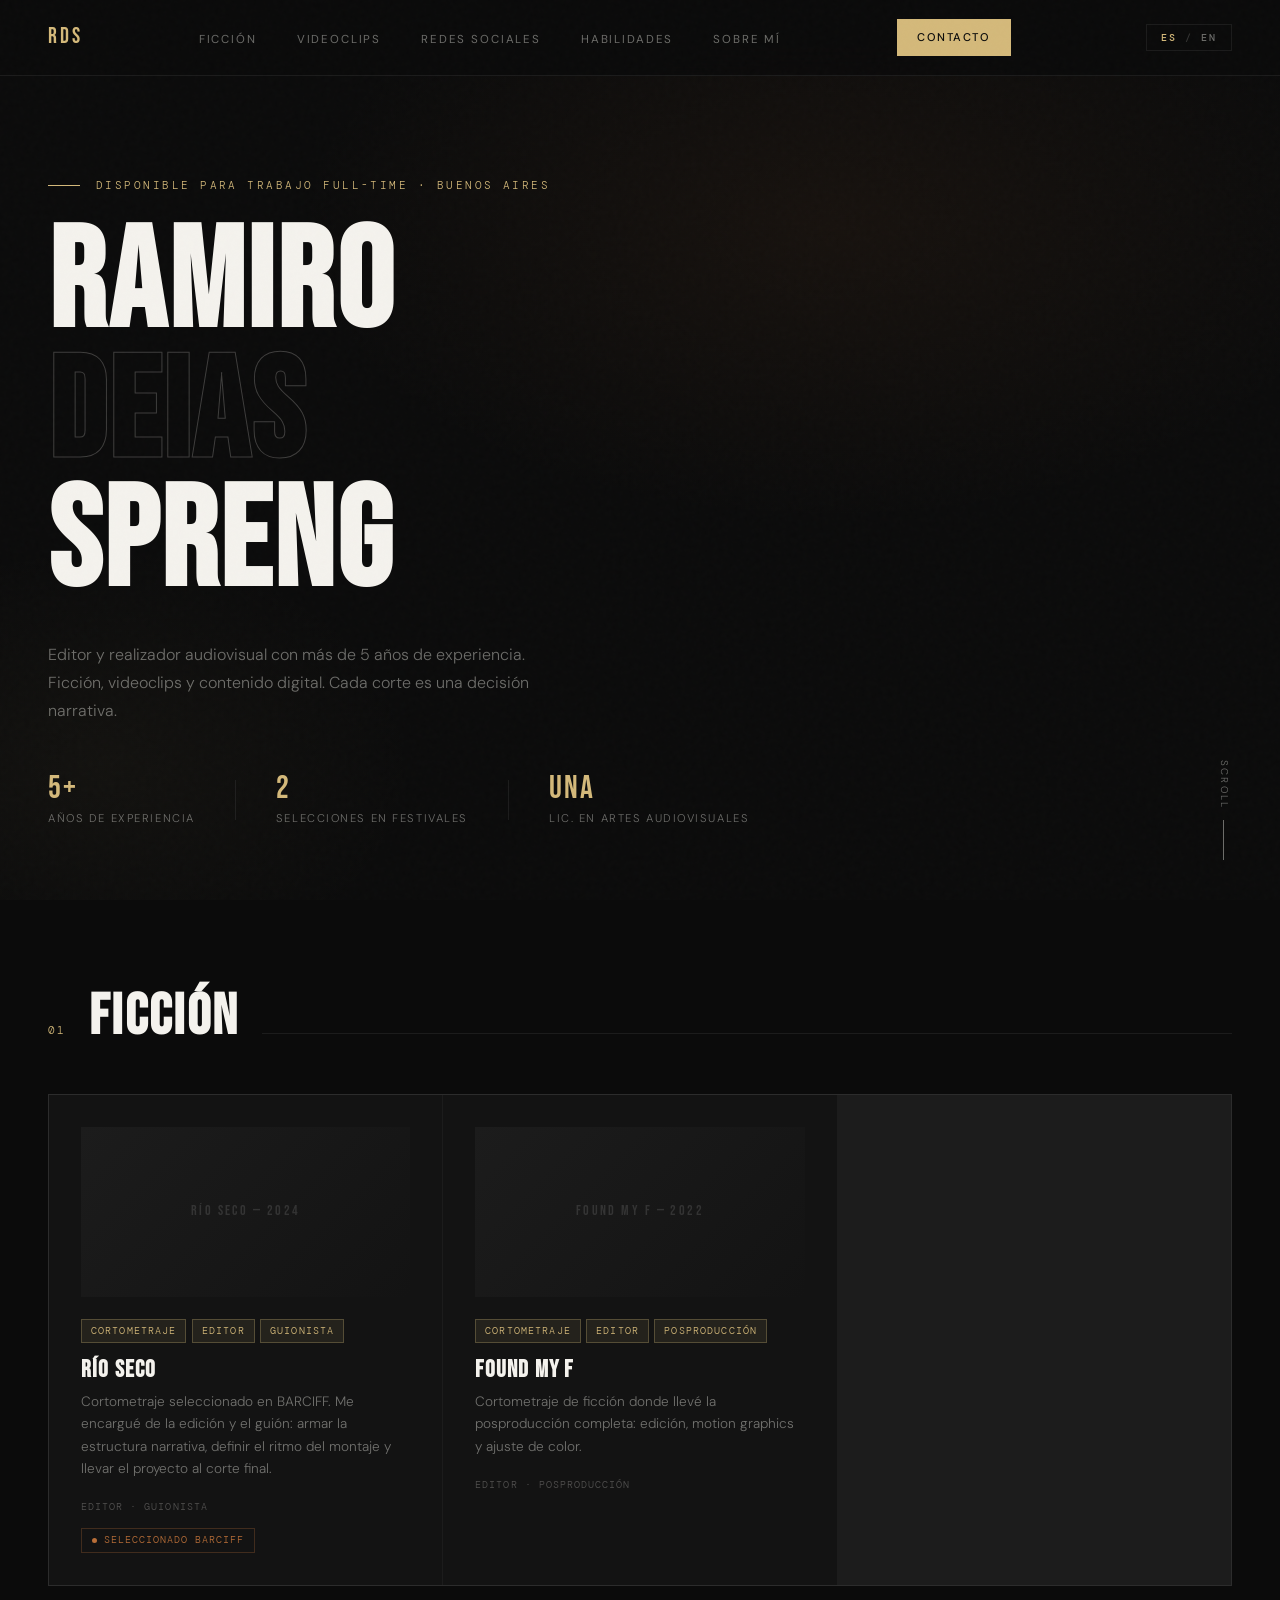
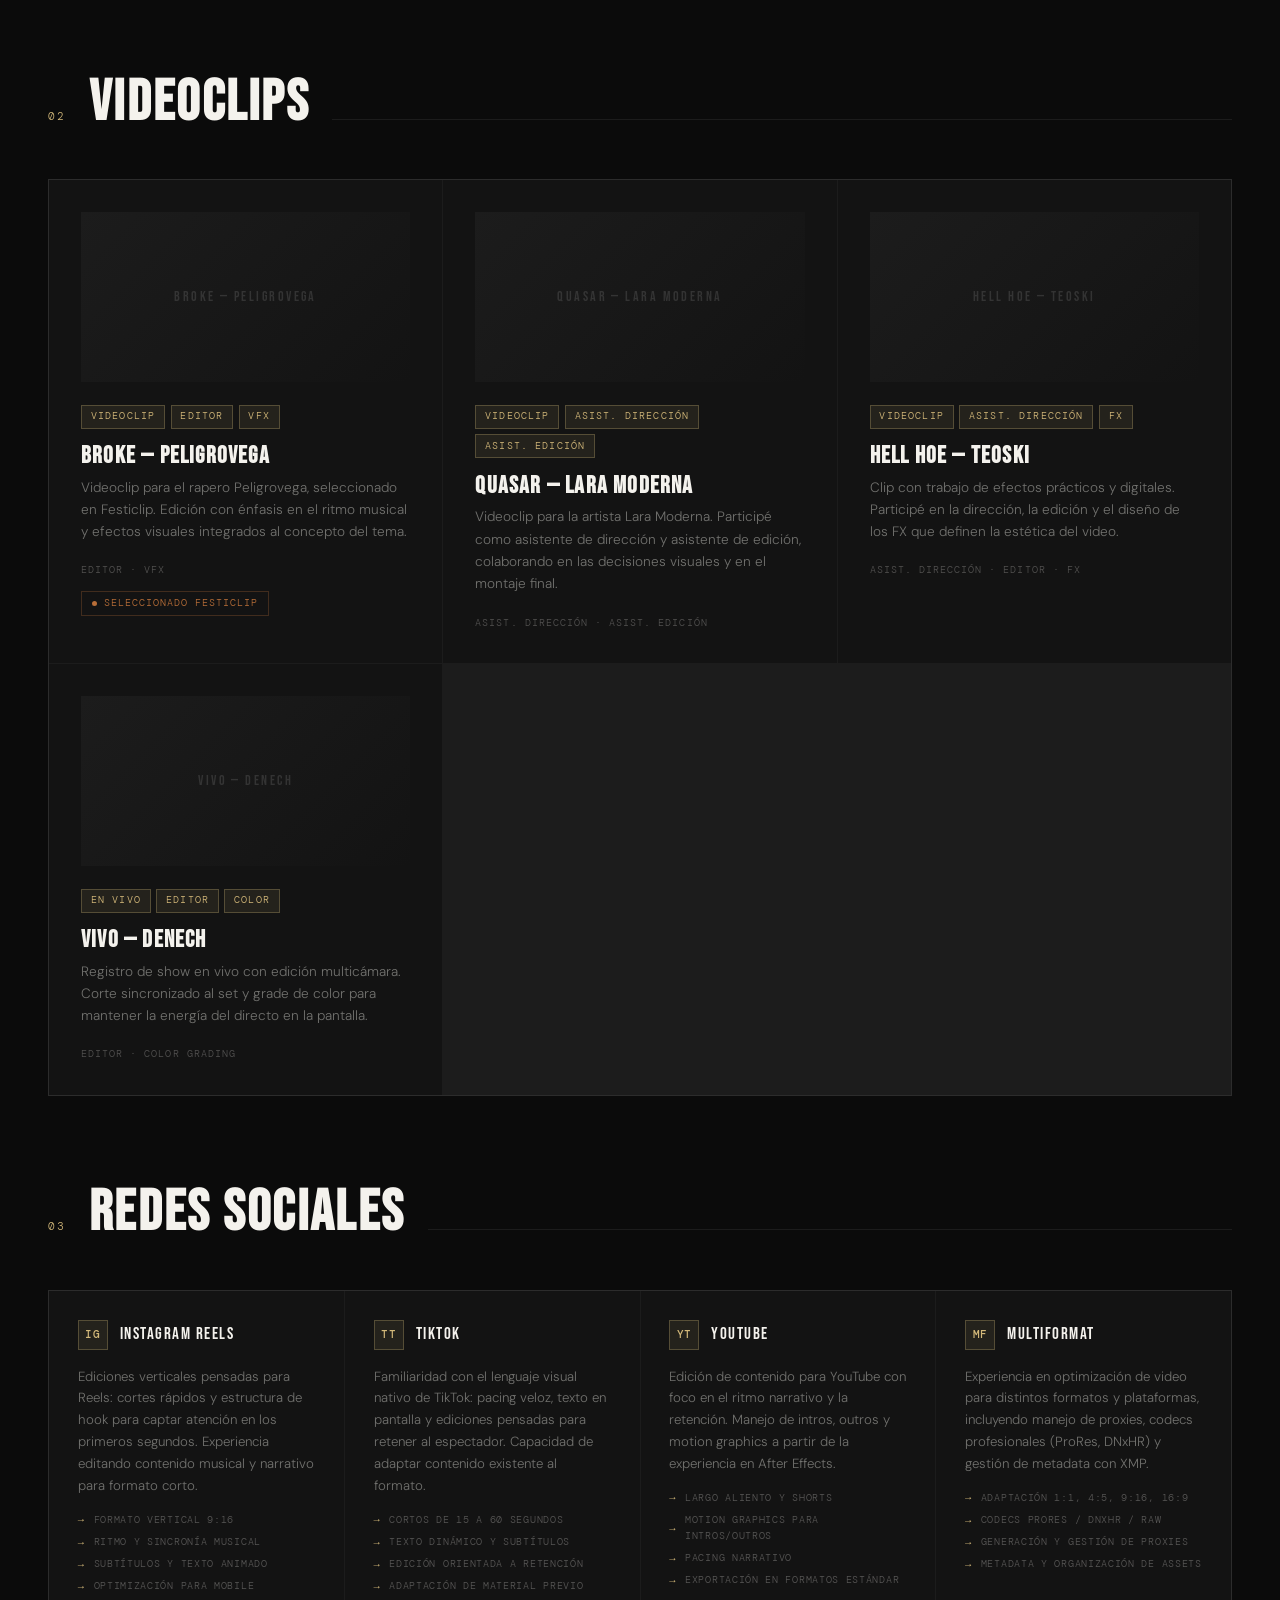
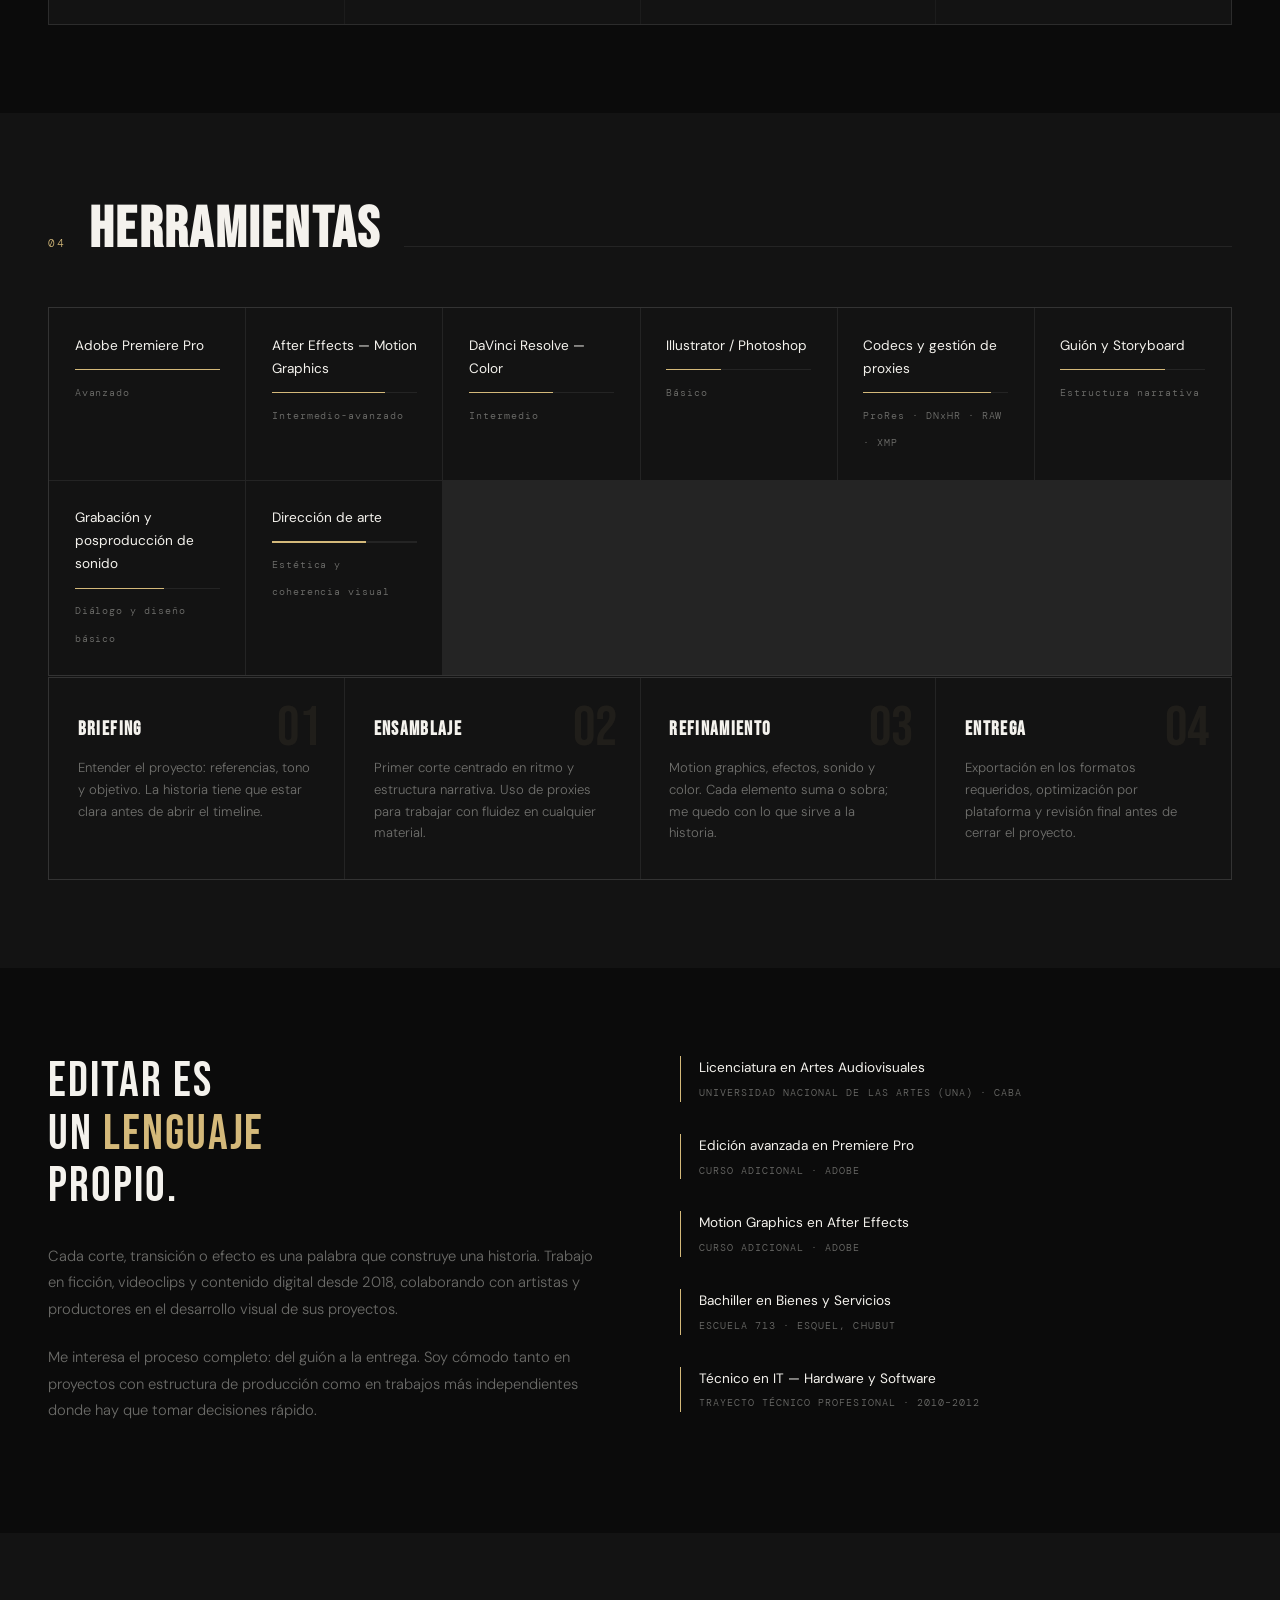
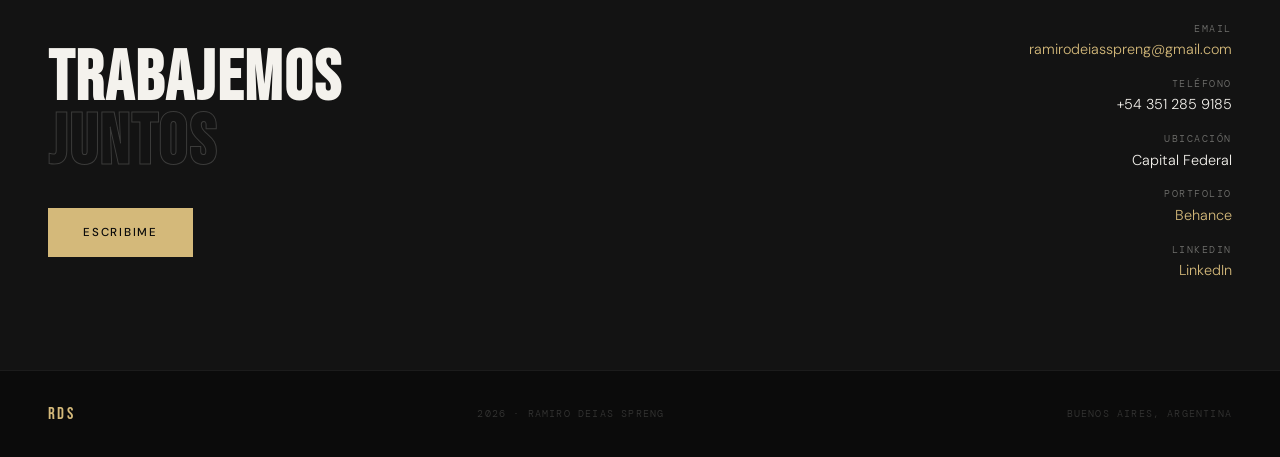
==== commit 8a4a6e95: "Update index.html" ====
--- a/index.html
+++ b/index.html
@@ -8,704 +8,7 @@
 <link rel="preconnect" href="https://fonts.googleapis.com">
 <link rel="preconnect" href="https://fonts.gstatic.com" crossorigin>
 <link href="https://fonts.googleapis.com/css2?family=Bebas+Neue&family=DM+Sans:ital,opsz,wght@0,9..40,300;0,9..40,400;0,9..40,500;1,9..40,300&family=DM+Mono:wght@400;500&display=swap" rel="stylesheet">
-
-<style>
-*, *::before, *::after { box-sizing: border-box; margin: 0; padding: 0; }
-
-:root {
-  --black: #0b0b0b;
-  --off-black: #131313;
-  --border: rgba(255,255,255,0.07);
-  --white: #f4f2ed;
-  --muted: rgba(244,242,237,0.42);
-  --accent: #d4b97a;
-  --accent2: #b86e38;
-  --tag-bg: rgba(212,185,122,0.09);
-  --tag-border: rgba(212,185,122,0.28);
-}
-
-html { scroll-behavior: smooth; }
-
-body {
-  background: var(--black);
-  color: var(--white);
-  font-family: 'DM Sans', sans-serif;
-  font-weight: 300;
-  font-size: 16px;
-  line-height: 1.7;
-  overflow-x: hidden;
-}
-
-body::before {
-  content: '';
-  position: fixed;
-  inset: 0;
-  background-image: url("data:image/svg+xml,%3Csvg viewBox='0 0 200 200' xmlns='http://www.w3.org/2000/svg'%3E%3Cfilter id='n'%3E%3CfeTurbulence type='fractalNoise' baseFrequency='0.85' numOctaves='4' stitchTiles='stitch'/%3E%3C/filter%3E%3Crect width='100%25' height='100%25' filter='url(%23n)' opacity='0.035'/%3E%3C/svg%3E");
-  pointer-events: none;
-  z-index: 9999;
-  opacity: 0.55;
-}
-
-/* NAV */
-nav {
-  position: fixed;
-  top: 0; left: 0; right: 0;
-  z-index: 100;
-  display: flex;
-  align-items: center;
-  justify-content: space-between;
-  padding: 1.2rem 3rem;
-  border-bottom: 1px solid var(--border);
-  background: rgba(11,11,11,0.88);
-  backdrop-filter: blur(18px);
-}
-
-.nav-logo {
-  font-family: 'Bebas Neue', sans-serif;
-  font-size: 1.35rem;
-  letter-spacing: 0.14em;
-  color: var(--accent);
-  text-decoration: none;
-}
-
-.nav-links {
-  display: flex;
-  gap: 2.5rem;
-  list-style: none;
-}
-
-.nav-links a {
-  font-size: 0.72rem;
-  font-weight: 400;
-  letter-spacing: 0.16em;
-  text-transform: uppercase;
-  color: var(--muted);
-  text-decoration: none;
-  transition: color 0.2s;
-}
-.nav-links a:hover { color: var(--white); }
-
-.nav-cta {
-  font-size: 0.7rem;
-  font-weight: 500;
-  letter-spacing: 0.13em;
-  text-transform: uppercase;
-  color: var(--black);
-  background: var(--accent);
-  padding: 0.55rem 1.3rem;
-  text-decoration: none;
-  transition: background 0.2s;
-}
-.nav-cta:hover { background: var(--accent2); color: var(--white); }
-
-/* HERO */
-.hero {
-  min-height: 100vh;
-  display: flex;
-  flex-direction: column;
-  justify-content: flex-end;
-  padding: 8rem 3rem 4.5rem;
-  position: relative;
-  overflow: hidden;
-}
-
-.hero-bg {
-  position: absolute;
-  inset: 0;
-  background:
-    radial-gradient(ellipse 70% 55% at 65% 25%, rgba(184,110,56,0.07) 0%, transparent 60%),
-    radial-gradient(ellipse 45% 45% at 8% 85%, rgba(212,185,122,0.04) 0%, transparent 55%);
-}
-
-.hero-eyebrow {
-  font-family: 'DM Mono', monospace;
-  font-size: 0.7rem;
-  letter-spacing: 0.22em;
-  text-transform: uppercase;
-  color: var(--accent);
-  margin-bottom: 1.6rem;
-  position: relative;
-  display: flex;
-  align-items: center;
-  gap: 1rem;
-}
-
-.hero-eyebrow::before {
-  content: '';
-  display: inline-block;
-  width: 2rem;
-  height: 1px;
-  background: var(--accent);
-}
-
-.hero-title {
-  font-family: 'Bebas Neue', sans-serif;
-  font-size: clamp(4.5rem, 11vw, 10rem);
-  line-height: 0.92;
-  letter-spacing: 0.02em;
-  position: relative;
-  margin-bottom: 2rem;
-}
-
-.hero-title .outline {
-  -webkit-text-stroke: 1px rgba(244,242,237,0.22);
-  color: transparent;
-}
-
-.hero-sub {
-  max-width: 500px;
-  color: var(--muted);
-  font-size: 1rem;
-  line-height: 1.75;
-  margin-bottom: 3rem;
-  position: relative;
-}
-
-.hero-meta {
-  display: flex;
-  align-items: center;
-  gap: 2.5rem;
-  position: relative;
-}
-
-.hero-stat { display: flex; flex-direction: column; }
-
-.hero-stat-num {
-  font-family: 'Bebas Neue', sans-serif;
-  font-size: 2rem;
-  letter-spacing: 0.06em;
-  color: var(--accent);
-  line-height: 1;
-}
-
-.hero-stat-label {
-  font-size: 0.7rem;
-  letter-spacing: 0.14em;
-  text-transform: uppercase;
-  color: var(--muted);
-  margin-top: 0.25rem;
-}
-
-.hero-divider {
-  width: 1px;
-  height: 2.5rem;
-  background: var(--border);
-}
-
-.scroll-hint {
-  position: absolute;
-  bottom: 2.5rem;
-  right: 3rem;
-  writing-mode: vertical-rl;
-  font-size: 0.62rem;
-  letter-spacing: 0.22em;
-  text-transform: uppercase;
-  color: var(--muted);
-  display: flex;
-  align-items: center;
-  gap: 0.7rem;
-}
-
-.scroll-hint::after {
-  content: '';
-  display: block;
-  width: 1px;
-  height: 2.5rem;
-  background: var(--muted);
-  animation: sline 1.6s ease-in-out infinite;
-}
-
-@keyframes sline {
-  0%, 100% { opacity: 0.25; transform: scaleY(0.4); transform-origin: top; }
-  50% { opacity: 1; transform: scaleY(1); }
-}
-
-/* SECTIONS */
-section { padding: 5.5rem 3rem; }
-
-.section-header {
-  display: flex;
-  align-items: baseline;
-  gap: 1.4rem;
-  margin-bottom: 3rem;
-}
-
-.section-label {
-  font-family: 'DM Mono', monospace;
-  font-size: 0.66rem;
-  letter-spacing: 0.22em;
-  text-transform: uppercase;
-  color: var(--accent);
-}
-
-.section-title {
-  font-family: 'Bebas Neue', sans-serif;
-  font-size: clamp(2.2rem, 4.5vw, 3.6rem);
-  letter-spacing: 0.04em;
-  color: var(--white);
-  line-height: 1;
-}
-
-.section-line {
-  flex: 1;
-  height: 1px;
-  background: var(--border);
-}
-
-/* PROJECT CARDS */
-.projects-grid {
-  display: grid;
-  grid-template-columns: repeat(auto-fill, minmax(300px, 1fr));
-  gap: 1px;
-  background: var(--border);
-  border: 1px solid var(--border);
-}
-
-.project-card {
-  background: var(--off-black);
-  padding: 2rem;
-  position: relative;
-  overflow: hidden;
-  transition: background 0.25s;
-  cursor: pointer;
-  text-decoration: none;
-  display: block;
-  color: inherit;
-}
-
-.project-card::before {
-  content: '';
-  position: absolute;
-  inset: 0;
-  background: linear-gradient(130deg, rgba(212,185,122,0.035) 0%, transparent 55%);
-  opacity: 0;
-  transition: opacity 0.25s;
-}
-
-.project-card:hover { background: #181818; }
-.project-card:hover::before { opacity: 1; }
-
-.project-thumb-placeholder {
-  width: 100%;
-  height: 170px;
-  background: linear-gradient(135deg, #1c1c1c 0%, #131313 100%);
-  display: flex;
-  align-items: center;
-  justify-content: center;
-  margin-bottom: 1.4rem;
-  font-family: 'Bebas Neue', sans-serif;
-  font-size: 0.85rem;
-  letter-spacing: 0.18em;
-  color: rgba(255,255,255,0.12);
-}
-
-.project-tags {
-  display: flex;
-  flex-wrap: wrap;
-  gap: 0.35rem;
-  margin-bottom: 0.9rem;
-}
-
-.tag {
-  font-family: 'DM Mono', monospace;
-  font-size: 0.6rem;
-  letter-spacing: 0.12em;
-  text-transform: uppercase;
-  color: var(--accent);
-  background: var(--tag-bg);
-  border: 1px solid var(--tag-border);
-  padding: 0.18rem 0.55rem;
-}
-
-.project-title {
-  font-family: 'Bebas Neue', sans-serif;
-  font-size: 1.5rem;
-  letter-spacing: 0.05em;
-  margin-bottom: 0.45rem;
-  line-height: 1.1;
-}
-
-.project-desc {
-  font-size: 0.85rem;
-  color: var(--muted);
-  line-height: 1.65;
-  margin-bottom: 1.1rem;
-}
-
-.project-role {
-  font-family: 'DM Mono', monospace;
-  font-size: 0.65rem;
-  letter-spacing: 0.1em;
-  color: rgba(244,242,237,0.28);
-  text-transform: uppercase;
-}
-
-.project-award {
-  display: inline-flex;
-  align-items: center;
-  gap: 0.4rem;
-  margin-top: 0.75rem;
-  font-family: 'DM Mono', monospace;
-  font-size: 0.62rem;
-  letter-spacing: 0.1em;
-  text-transform: uppercase;
-  color: var(--accent2);
-  border: 1px solid rgba(184,110,56,0.28);
-  padding: 0.18rem 0.65rem;
-}
-
-.award-dot {
-  width: 5px; height: 5px;
-  border-radius: 50%;
-  background: var(--accent2);
-  flex-shrink: 0;
-}
-
-/* SKILLS */
-.skills-section { background: var(--off-black); }
-
-.skills-grid {
-  display: grid;
-  grid-template-columns: repeat(auto-fill, minmax(190px, 1fr));
-  gap: 1px;
-  background: var(--border);
-  border: 1px solid var(--border);
-  margin-bottom: 1px;
-}
-
-.skill-item {
-  background: var(--off-black);
-  padding: 1.6rem;
-}
-
-.skill-name {
-  font-size: 0.85rem;
-  font-weight: 400;
-  margin-bottom: 0.75rem;
-  color: var(--white);
-}
-
-.skill-bar-bg {
-  height: 1.5px;
-  background: rgba(255,255,255,0.07);
-  position: relative;
-  margin-bottom: 0.4rem;
-}
-
-.skill-bar-fill {
-  position: absolute;
-  top: 0; left: 0;
-  height: 100%;
-  background: var(--accent);
-  transition: width 1.1s cubic-bezier(0.4,0,0.2,1);
-  width: 0%;
-}
-
-.skill-level {
-  font-family: 'DM Mono', monospace;
-  font-size: 0.6rem;
-  color: var(--muted);
-  letter-spacing: 0.1em;
-}
-
-/* PROCESO */
-.process-list {
-  display: grid;
-  grid-template-columns: repeat(4, 1fr);
-  gap: 1px;
-  background: var(--border);
-  border: 1px solid var(--border);
-  margin-top: 1px;
-}
-
-.process-step {
-  background: var(--off-black);
-  padding: 2.2rem 1.8rem;
-  position: relative;
-}
-
-.process-num {
-  font-family: 'Bebas Neue', sans-serif;
-  font-size: 3.5rem;
-  color: rgba(212,185,122,0.07);
-  line-height: 1;
-  position: absolute;
-  top: 1.4rem; right: 1.4rem;
-}
-
-.process-title {
-  font-family: 'Bebas Neue', sans-serif;
-  font-size: 1.2rem;
-  letter-spacing: 0.07em;
-  margin-bottom: 0.7rem;
-  color: var(--white);
-}
-
-.process-desc {
-  font-size: 0.82rem;
-  color: var(--muted);
-  line-height: 1.65;
-}
-
-/* REDES */
-.social-grid {
-  display: grid;
-  grid-template-columns: repeat(auto-fill, minmax(270px, 1fr));
-  gap: 1px;
-  background: var(--border);
-  border: 1px solid var(--border);
-}
-
-.social-card {
-  background: var(--off-black);
-  padding: 1.8rem;
-}
-
-.social-platform {
-  display: flex;
-  align-items: center;
-  gap: 0.75rem;
-  margin-bottom: 1rem;
-}
-
-.platform-icon {
-  width: 30px; height: 30px;
-  display: flex;
-  align-items: center;
-  justify-content: center;
-  font-size: 0.68rem;
-  font-family: 'DM Mono', monospace;
-  font-weight: 500;
-  background: var(--tag-bg);
-  border: 1px solid var(--tag-border);
-  color: var(--accent);
-  letter-spacing: 0.04em;
-  flex-shrink: 0;
-}
-
-.platform-name {
-  font-family: 'Bebas Neue', sans-serif;
-  font-size: 1.05rem;
-  letter-spacing: 0.09em;
-  color: var(--white);
-}
-
-.social-desc {
-  font-size: 0.83rem;
-  color: var(--muted);
-  line-height: 1.65;
-  margin-bottom: 0.9rem;
-}
-
-.social-specs {
-  display: flex;
-  flex-direction: column;
-  gap: 0.28rem;
-}
-
-.social-spec {
-  display: flex;
-  align-items: center;
-  gap: 0.55rem;
-  font-family: 'DM Mono', monospace;
-  font-size: 0.62rem;
-  letter-spacing: 0.07em;
-  text-transform: uppercase;
-  color: rgba(244,242,237,0.3);
-}
-
-.social-spec::before {
-  content: '→';
-  color: var(--accent);
-  font-size: 0.65rem;
-}
-
-/* SOBRE MÍ */
-.about-inner {
-  display: grid;
-  grid-template-columns: 1fr 1fr;
-  gap: 5rem;
-  align-items: start;
-}
-
-.about-left .big-text {
-  font-family: 'Bebas Neue', sans-serif;
-  font-size: clamp(2.2rem, 3.8vw, 3.2rem);
-  letter-spacing: 0.04em;
-  line-height: 1.08;
-  color: var(--white);
-  margin-bottom: 1.8rem;
-}
-
-.about-left .big-text span { color: var(--accent); }
-
-.about-body {
-  font-size: 0.92rem;
-  color: var(--muted);
-  line-height: 1.82;
-  margin-bottom: 1.3rem;
-}
-
-.edu-block {
-  border-left: 1px solid var(--accent);
-  padding-left: 1.1rem;
-  margin-bottom: 1.4rem;
-}
-
-.edu-title {
-  font-size: 0.85rem;
-  font-weight: 400;
-  color: var(--white);
-  margin-bottom: 0.3rem;
-}
-
-.edu-meta {
-  font-family: 'DM Mono', monospace;
-  font-size: 0.65rem;
-  letter-spacing: 0.1em;
-  color: var(--muted);
-  text-transform: uppercase;
-}
-
-/* CONTACTO */
-.contact-section { background: var(--off-black); }
-
-.contact-inner {
-  display: grid;
-  grid-template-columns: 1fr auto;
-  gap: 4rem;
-  align-items: center;
-}
-
-.contact-heading {
-  font-family: 'Bebas Neue', sans-serif;
-  font-size: clamp(2.8rem, 5.5vw, 5.5rem);
-  line-height: 0.92;
-  letter-spacing: 0.03em;
-}
-
-.contact-heading .dim {
-  -webkit-text-stroke: 1px rgba(244,242,237,0.18);
-  color: transparent;
-  display: block;
-}
-
-.contact-info {
-  display: flex;
-  flex-direction: column;
-  gap: 0.9rem;
-  text-align: right;
-}
-
-.contact-line { display: flex; flex-direction: column; }
-
-.contact-label {
-  font-family: 'DM Mono', monospace;
-  font-size: 0.6rem;
-  letter-spacing: 0.16em;
-  text-transform: uppercase;
-  color: var(--muted);
-}
-
-.contact-value { font-size: 0.9rem; color: var(--white); }
-
-.contact-value a {
-  color: var(--accent);
-  text-decoration: none;
-  transition: color 0.2s;
-}
-.contact-value a:hover { color: var(--accent2); }
-
-.cta-button {
-  display: inline-block;
-  margin-top: 2rem;
-  font-size: 0.72rem;
-  font-weight: 500;
-  letter-spacing: 0.15em;
-  text-transform: uppercase;
-  color: var(--black);
-  background: var(--accent);
-  padding: 0.9rem 2.2rem;
-  text-decoration: none;
-  transition: background 0.2s, color 0.2s;
-}
-.cta-button:hover { background: var(--accent2); color: var(--white); }
-
-/* FOOTER */
-footer {
-  padding: 1.8rem 3rem;
-  border-top: 1px solid var(--border);
-  display: flex;
-  align-items: center;
-  justify-content: space-between;
-}
-
-.footer-logo {
-  font-family: 'Bebas Neue', sans-serif;
-  font-size: 1.05rem;
-  letter-spacing: 0.14em;
-  color: var(--accent);
-}
-
-.footer-text {
-  font-family: 'DM Mono', monospace;
-  font-size: 0.62rem;
-  letter-spacing: 0.12em;
-  text-transform: uppercase;
-  color: rgba(244,242,237,0.18);
-}
-
-/* LANG TOGGLE */
-.lang-toggle {
-  font-family: 'DM Mono', monospace;
-  font-size: 0.65rem;
-  font-weight: 500;
-  letter-spacing: 0.18em;
-  text-transform: uppercase;
-  color: var(--muted);
-  background: transparent;
-  border: 1px solid var(--border);
-  padding: 0.4rem 0.9rem;
-  cursor: pointer;
-  transition: color 0.2s, border-color 0.2s;
-  display: flex;
-  align-items: center;
-  gap: 0.5rem;
-  margin-left: 1.2rem;
-  flex-shrink: 0;
-}
-.lang-toggle:hover {
-  color: var(--accent);
-  border-color: var(--accent);
-}
-.lang-toggle .lang-sep {
-  color: rgba(244,242,237,0.18);
-}
-.lang-toggle .lang-active {
-  color: var(--accent);
-}
-
-/* ANIMACIONES */
-.fade-in {
-  opacity: 0;
-  transform: translateY(20px);
-  transition: opacity 0.65s ease, transform 0.65s ease;
-}
-.fade-in.visible { opacity: 1; transform: none; }
-
-@media (max-width: 820px) {
-  nav { padding: 1rem 1.5rem; }
-  .nav-links { display: none; }
-  section { padding: 4rem 1.5rem; }
-  .hero { padding: 6.5rem 1.5rem 3.5rem; }
-  .about-inner { grid-template-columns: 1fr; gap: 2.5rem; }
-  .contact-inner { grid-template-columns: 1fr; gap: 2rem; }
-  .contact-info { text-align: left; }
-  .process-list { grid-template-columns: 1fr 1fr; }
-  footer { flex-direction: column; gap: 0.8rem; text-align: center; }
-  .scroll-hint { display: none; }
-}
-</style>
+<link rel="stylesheet" href="style.css">
 </head>
 <body>
 
@@ -736,7 +39,7 @@
     <span class="outline">DEIAS</span><br>
     SPRENG
   </h1>
-  <p class="hero-sub" data-es="Editor y realizador audiovisual con más de 5 años de experiencia. Ficción, videoclips y contenido digital. Cada corte es una decisión narrativa." data-en="Audiovisual editor and filmmaker with over 5 years of experience. Fiction, music videos, and digital content. Every cut is a narrative decision.">
+  <p class="hero-sub" data-es="Editor y realizador audiovisual con más de 5 años de experiencia. Ficción, videoclips y contenido digital. Cada corte es una decisión narrativa." data-en="Video editor and filmmaker with over 5 years of experience. Fiction, music videos, and digital content. Every cut is a narrative decision.">
     Editor y realizador audiovisual con más de 5 años de experiencia. Ficción, videoclips y contenido digital. Cada corte es una decisión narrativa.
   </p>
   <div class="hero-meta">
@@ -1073,7 +376,7 @@
 <!-- FOOTER -->
 <footer>
   <span class="footer-logo">RDS</span>
-  <span class="footer-text"> · 2026 · Ramiro Deias Spreng</span>
+  <span class="footer-text"> 2026 · Ramiro Deias Spreng</span>
   <span class="footer-text">Buenos Aires, Argentina</span>
 </footer>
 
@@ -1100,11 +403,9 @@
 }
 
 function applyLang(lang) {
-  // Update all elements with data-es / data-en attributes
   document.querySelectorAll('[data-es][data-en]').forEach(el => {
     const val = el.getAttribute('data-' + lang);
     if (val !== null) {
-      // Handle innerHTML for elements that may contain tags (big-text)
       if (el.innerHTML.includes('<') && val.includes('<')) {
         el.innerHTML = val;
       } else {
@@ -1113,17 +414,14 @@
     }
   });
 
-  // Update page title
   const titles = {
     es: 'Ramiro Deias Spreng — Editor y Realizador Audiovisual',
-    en: 'Ramiro Deias Spreng — Audiovisual Editor & Filmmaker'
+    en: 'Ramiro Deias Spreng — Video Editor & Filmmaker'
   };
   document.title = titles[lang];
 
-  // Update html lang attribute
   document.documentElement.lang = lang;
 
-  // Update toggle button visuals
   const esEl = document.getElementById('langES');
   const enEl = document.getElementById('langEN');
   if (lang === 'es') {
@@ -1137,4 +435,3 @@
 </script>
 </body>
 </html>
-
--- a/style.css
+++ b/style.css
@@ -0,0 +1,695 @@
+*, *::before, *::after { box-sizing: border-box; margin: 0; padding: 0; }
+
+:root {
+  --black: #0b0b0b;
+  --off-black: #131313;
+  --border: rgba(255,255,255,0.07);
+  --white: #f4f2ed;
+  --muted: rgba(244,242,237,0.42);
+  --accent: #d4b97a;
+  --accent2: #b86e38;
+  --tag-bg: rgba(212,185,122,0.09);
+  --tag-border: rgba(212,185,122,0.28);
+}
+
+html { scroll-behavior: smooth; }
+
+body {
+  background: var(--black);
+  color: var(--white);
+  font-family: 'DM Sans', sans-serif;
+  font-weight: 300;
+  font-size: 16px;
+  line-height: 1.7;
+  overflow-x: hidden;
+}
+
+body::before {
+  content: '';
+  position: fixed;
+  inset: 0;
+  background-image: url("data:image/svg+xml,%3Csvg viewBox='0 0 200 200' xmlns='http://www.w3.org/2000/svg'%3E%3Cfilter id='n'%3E%3CfeTurbulence type='fractalNoise' baseFrequency='0.85' numOctaves='4' stitchTiles='stitch'/%3E%3C/filter%3E%3Crect width='100%25' height='100%25' filter='url(%23n)' opacity='0.035'/%3E%3C/svg%3E");
+  pointer-events: none;
+  z-index: 9999;
+  opacity: 0.55;
+}
+
+/* NAV */
+nav {
+  position: fixed;
+  top: 0; left: 0; right: 0;
+  z-index: 100;
+  display: flex;
+  align-items: center;
+  justify-content: space-between;
+  padding: 1.2rem 3rem;
+  border-bottom: 1px solid var(--border);
+  background: rgba(11,11,11,0.88);
+  backdrop-filter: blur(18px);
+}
+
+.nav-logo {
+  font-family: 'Bebas Neue', sans-serif;
+  font-size: 1.35rem;
+  letter-spacing: 0.14em;
+  color: var(--accent);
+  text-decoration: none;
+}
+
+.nav-links {
+  display: flex;
+  gap: 2.5rem;
+  list-style: none;
+}
+
+.nav-links a {
+  font-size: 0.72rem;
+  font-weight: 400;
+  letter-spacing: 0.16em;
+  text-transform: uppercase;
+  color: var(--muted);
+  text-decoration: none;
+  transition: color 0.2s;
+}
+.nav-links a:hover { color: var(--white); }
+
+.nav-cta {
+  font-size: 0.7rem;
+  font-weight: 500;
+  letter-spacing: 0.13em;
+  text-transform: uppercase;
+  color: var(--black);
+  background: var(--accent);
+  padding: 0.55rem 1.3rem;
+  text-decoration: none;
+  transition: background 0.2s;
+}
+.nav-cta:hover { background: var(--accent2); color: var(--white); }
+
+/* HERO */
+.hero {
+  min-height: 100vh;
+  display: flex;
+  flex-direction: column;
+  justify-content: flex-end;
+  padding: 8rem 3rem 4.5rem;
+  position: relative;
+  overflow: hidden;
+}
+
+.hero-bg {
+  position: absolute;
+  inset: 0;
+  background:
+    radial-gradient(ellipse 70% 55% at 65% 25%, rgba(184,110,56,0.07) 0%, transparent 60%),
+    radial-gradient(ellipse 45% 45% at 8% 85%, rgba(212,185,122,0.04) 0%, transparent 55%);
+}
+
+.hero-eyebrow {
+  font-family: 'DM Mono', monospace;
+  font-size: 0.7rem;
+  letter-spacing: 0.22em;
+  text-transform: uppercase;
+  color: var(--accent);
+  margin-bottom: 1.6rem;
+  position: relative;
+  display: flex;
+  align-items: center;
+  gap: 1rem;
+}
+
+.hero-eyebrow::before {
+  content: '';
+  display: inline-block;
+  width: 2rem;
+  height: 1px;
+  background: var(--accent);
+}
+
+.hero-title {
+  font-family: 'Bebas Neue', sans-serif;
+  font-size: clamp(4.5rem, 11vw, 10rem);
+  line-height: 0.92;
+  letter-spacing: 0.02em;
+  position: relative;
+  margin-bottom: 2rem;
+}
+
+.hero-title .outline {
+  -webkit-text-stroke: 1px rgba(244,242,237,0.22);
+  color: transparent;
+}
+
+.hero-sub {
+  max-width: 500px;
+  color: var(--muted);
+  font-size: 1rem;
+  line-height: 1.75;
+  margin-bottom: 3rem;
+  position: relative;
+}
+
+.hero-meta {
+  display: flex;
+  align-items: center;
+  gap: 2.5rem;
+  position: relative;
+}
+
+.hero-stat { display: flex; flex-direction: column; }
+
+.hero-stat-num {
+  font-family: 'Bebas Neue', sans-serif;
+  font-size: 2rem;
+  letter-spacing: 0.06em;
+  color: var(--accent);
+  line-height: 1;
+}
+
+.hero-stat-label {
+  font-size: 0.7rem;
+  letter-spacing: 0.14em;
+  text-transform: uppercase;
+  color: var(--muted);
+  margin-top: 0.25rem;
+}
+
+.hero-divider {
+  width: 1px;
+  height: 2.5rem;
+  background: var(--border);
+}
+
+.scroll-hint {
+  position: absolute;
+  bottom: 2.5rem;
+  right: 3rem;
+  writing-mode: vertical-rl;
+  font-size: 0.62rem;
+  letter-spacing: 0.22em;
+  text-transform: uppercase;
+  color: var(--muted);
+  display: flex;
+  align-items: center;
+  gap: 0.7rem;
+}
+
+.scroll-hint::after {
+  content: '';
+  display: block;
+  width: 1px;
+  height: 2.5rem;
+  background: var(--muted);
+  animation: sline 1.6s ease-in-out infinite;
+}
+
+@keyframes sline {
+  0%, 100% { opacity: 0.25; transform: scaleY(0.4); transform-origin: top; }
+  50% { opacity: 1; transform: scaleY(1); }
+}
+
+/* SECTIONS */
+section { padding: 5.5rem 3rem; }
+
+.section-header {
+  display: flex;
+  align-items: baseline;
+  gap: 1.4rem;
+  margin-bottom: 3rem;
+}
+
+.section-label {
+  font-family: 'DM Mono', monospace;
+  font-size: 0.66rem;
+  letter-spacing: 0.22em;
+  text-transform: uppercase;
+  color: var(--accent);
+}
+
+.section-title {
+  font-family: 'Bebas Neue', sans-serif;
+  font-size: clamp(2.2rem, 4.5vw, 3.6rem);
+  letter-spacing: 0.04em;
+  color: var(--white);
+  line-height: 1;
+}
+
+.section-line {
+  flex: 1;
+  height: 1px;
+  background: var(--border);
+}
+
+/* PROJECT CARDS */
+.projects-grid {
+  display: grid;
+  grid-template-columns: repeat(auto-fill, minmax(300px, 1fr));
+  gap: 1px;
+  background: var(--border);
+  border: 1px solid var(--border);
+}
+
+.project-card {
+  background: var(--off-black);
+  padding: 2rem;
+  position: relative;
+  overflow: hidden;
+  transition: background 0.25s;
+  cursor: pointer;
+  text-decoration: none;
+  display: block;
+  color: inherit;
+}
+
+.project-card::before {
+  content: '';
+  position: absolute;
+  inset: 0;
+  background: linear-gradient(130deg, rgba(212,185,122,0.035) 0%, transparent 55%);
+  opacity: 0;
+  transition: opacity 0.25s;
+}
+
+.project-card:hover { background: #181818; }
+.project-card:hover::before { opacity: 1; }
+
+.project-thumb-placeholder {
+  width: 100%;
+  height: 170px;
+  background: linear-gradient(135deg, #1c1c1c 0%, #131313 100%);
+  display: flex;
+  align-items: center;
+  justify-content: center;
+  margin-bottom: 1.4rem;
+  font-family: 'Bebas Neue', sans-serif;
+  font-size: 0.85rem;
+  letter-spacing: 0.18em;
+  color: rgba(255,255,255,0.12);
+}
+
+.project-tags {
+  display: flex;
+  flex-wrap: wrap;
+  gap: 0.35rem;
+  margin-bottom: 0.9rem;
+}
+
+.tag {
+  font-family: 'DM Mono', monospace;
+  font-size: 0.6rem;
+  letter-spacing: 0.12em;
+  text-transform: uppercase;
+  color: var(--accent);
+  background: var(--tag-bg);
+  border: 1px solid var(--tag-border);
+  padding: 0.18rem 0.55rem;
+}
+
+.project-title {
+  font-family: 'Bebas Neue', sans-serif;
+  font-size: 1.5rem;
+  letter-spacing: 0.05em;
+  margin-bottom: 0.45rem;
+  line-height: 1.1;
+}
+
+.project-desc {
+  font-size: 0.85rem;
+  color: var(--muted);
+  line-height: 1.65;
+  margin-bottom: 1.1rem;
+}
+
+.project-role {
+  font-family: 'DM Mono', monospace;
+  font-size: 0.65rem;
+  letter-spacing: 0.1em;
+  color: rgba(244,242,237,0.28);
+  text-transform: uppercase;
+}
+
+.project-award {
+  display: inline-flex;
+  align-items: center;
+  gap: 0.4rem;
+  margin-top: 0.75rem;
+  font-family: 'DM Mono', monospace;
+  font-size: 0.62rem;
+  letter-spacing: 0.1em;
+  text-transform: uppercase;
+  color: var(--accent2);
+  border: 1px solid rgba(184,110,56,0.28);
+  padding: 0.18rem 0.65rem;
+}
+
+.award-dot {
+  width: 5px; height: 5px;
+  border-radius: 50%;
+  background: var(--accent2);
+  flex-shrink: 0;
+}
+
+/* SKILLS */
+.skills-section { background: var(--off-black); }
+
+.skills-grid {
+  display: grid;
+  grid-template-columns: repeat(auto-fill, minmax(190px, 1fr));
+  gap: 1px;
+  background: var(--border);
+  border: 1px solid var(--border);
+  margin-bottom: 1px;
+}
+
+.skill-item {
+  background: var(--off-black);
+  padding: 1.6rem;
+}
+
+.skill-name {
+  font-size: 0.85rem;
+  font-weight: 400;
+  margin-bottom: 0.75rem;
+  color: var(--white);
+}
+
+.skill-bar-bg {
+  height: 1.5px;
+  background: rgba(255,255,255,0.07);
+  position: relative;
+  margin-bottom: 0.4rem;
+}
+
+.skill-bar-fill {
+  position: absolute;
+  top: 0; left: 0;
+  height: 100%;
+  background: var(--accent);
+  transition: width 1.1s cubic-bezier(0.4,0,0.2,1);
+  width: 0%;
+}
+
+.skill-level {
+  font-family: 'DM Mono', monospace;
+  font-size: 0.6rem;
+  color: var(--muted);
+  letter-spacing: 0.1em;
+}
+
+/* PROCESO */
+.process-list {
+  display: grid;
+  grid-template-columns: repeat(4, 1fr);
+  gap: 1px;
+  background: var(--border);
+  border: 1px solid var(--border);
+  margin-top: 1px;
+}
+
+.process-step {
+  background: var(--off-black);
+  padding: 2.2rem 1.8rem;
+  position: relative;
+}
+
+.process-num {
+  font-family: 'Bebas Neue', sans-serif;
+  font-size: 3.5rem;
+  color: rgba(212,185,122,0.07);
+  line-height: 1;
+  position: absolute;
+  top: 1.4rem; right: 1.4rem;
+}
+
+.process-title {
+  font-family: 'Bebas Neue', sans-serif;
+  font-size: 1.2rem;
+  letter-spacing: 0.07em;
+  margin-bottom: 0.7rem;
+  color: var(--white);
+}
+
+.process-desc {
+  font-size: 0.82rem;
+  color: var(--muted);
+  line-height: 1.65;
+}
+
+/* REDES */
+.social-grid {
+  display: grid;
+  grid-template-columns: repeat(auto-fill, minmax(270px, 1fr));
+  gap: 1px;
+  background: var(--border);
+  border: 1px solid var(--border);
+}
+
+.social-card {
+  background: var(--off-black);
+  padding: 1.8rem;
+}
+
+.social-platform {
+  display: flex;
+  align-items: center;
+  gap: 0.75rem;
+  margin-bottom: 1rem;
+}
+
+.platform-icon {
+  width: 30px; height: 30px;
+  display: flex;
+  align-items: center;
+  justify-content: center;
+  font-size: 0.68rem;
+  font-family: 'DM Mono', monospace;
+  font-weight: 500;
+  background: var(--tag-bg);
+  border: 1px solid var(--tag-border);
+  color: var(--accent);
+  letter-spacing: 0.04em;
+  flex-shrink: 0;
+}
+
+.platform-name {
+  font-family: 'Bebas Neue', sans-serif;
+  font-size: 1.05rem;
+  letter-spacing: 0.09em;
+  color: var(--white);
+}
+
+.social-desc {
+  font-size: 0.83rem;
+  color: var(--muted);
+  line-height: 1.65;
+  margin-bottom: 0.9rem;
+}
+
+.social-specs {
+  display: flex;
+  flex-direction: column;
+  gap: 0.28rem;
+}
+
+.social-spec {
+  display: flex;
+  align-items: center;
+  gap: 0.55rem;
+  font-family: 'DM Mono', monospace;
+  font-size: 0.62rem;
+  letter-spacing: 0.07em;
+  text-transform: uppercase;
+  color: rgba(244,242,237,0.3);
+}
+
+.social-spec::before {
+  content: '→';
+  color: var(--accent);
+  font-size: 0.65rem;
+}
+
+/* SOBRE MÍ */
+.about-inner {
+  display: grid;
+  grid-template-columns: 1fr 1fr;
+  gap: 5rem;
+  align-items: start;
+}
+
+.about-left .big-text {
+  font-family: 'Bebas Neue', sans-serif;
+  font-size: clamp(2.2rem, 3.8vw, 3.2rem);
+  letter-spacing: 0.04em;
+  line-height: 1.08;
+  color: var(--white);
+  margin-bottom: 1.8rem;
+}
+
+.about-left .big-text span { color: var(--accent); }
+
+.about-body {
+  font-size: 0.92rem;
+  color: var(--muted);
+  line-height: 1.82;
+  margin-bottom: 1.3rem;
+}
+
+.edu-block {
+  border-left: 1px solid var(--accent);
+  padding-left: 1.1rem;
+  margin-bottom: 1.4rem;
+}
+
+.edu-title {
+  font-size: 0.85rem;
+  font-weight: 400;
+  color: var(--white);
+  margin-bottom: 0.3rem;
+}
+
+.edu-meta {
+  font-family: 'DM Mono', monospace;
+  font-size: 0.65rem;
+  letter-spacing: 0.1em;
+  color: var(--muted);
+  text-transform: uppercase;
+}
+
+/* CONTACTO */
+.contact-section { background: var(--off-black); }
+
+.contact-inner {
+  display: grid;
+  grid-template-columns: 1fr auto;
+  gap: 4rem;
+  align-items: center;
+}
+
+.contact-heading {
+  font-family: 'Bebas Neue', sans-serif;
+  font-size: clamp(2.8rem, 5.5vw, 5.5rem);
+  line-height: 0.92;
+  letter-spacing: 0.03em;
+}
+
+.contact-heading .dim {
+  -webkit-text-stroke: 1px rgba(244,242,237,0.18);
+  color: transparent;
+  display: block;
+}
+
+.contact-info {
+  display: flex;
+  flex-direction: column;
+  gap: 0.9rem;
+  text-align: right;
+}
+
+.contact-line { display: flex; flex-direction: column; }
+
+.contact-label {
+  font-family: 'DM Mono', monospace;
+  font-size: 0.6rem;
+  letter-spacing: 0.16em;
+  text-transform: uppercase;
+  color: var(--muted);
+}
+
+.contact-value { font-size: 0.9rem; color: var(--white); }
+
+.contact-value a {
+  color: var(--accent);
+  text-decoration: none;
+  transition: color 0.2s;
+}
+.contact-value a:hover { color: var(--accent2); }
+
+.cta-button {
+  display: inline-block;
+  margin-top: 2rem;
+  font-size: 0.72rem;
+  font-weight: 500;
+  letter-spacing: 0.15em;
+  text-transform: uppercase;
+  color: var(--black);
+  background: var(--accent);
+  padding: 0.9rem 2.2rem;
+  text-decoration: none;
+  transition: background 0.2s, color 0.2s;
+}
+.cta-button:hover { background: var(--accent2); color: var(--white); }
+
+/* FOOTER */
+footer {
+  padding: 1.8rem 3rem;
+  border-top: 1px solid var(--border);
+  display: flex;
+  align-items: center;
+  justify-content: space-between;
+}
+
+.footer-logo {
+  font-family: 'Bebas Neue', sans-serif;
+  font-size: 1.05rem;
+  letter-spacing: 0.14em;
+  color: var(--accent);
+}
+
+.footer-text {
+  font-family: 'DM Mono', monospace;
+  font-size: 0.62rem;
+  letter-spacing: 0.12em;
+  text-transform: uppercase;
+  color: rgba(244,242,237,0.18);
+}
+
+/* LANG TOGGLE */
+.lang-toggle {
+  font-family: 'DM Mono', monospace;
+  font-size: 0.65rem;
+  font-weight: 500;
+  letter-spacing: 0.18em;
+  text-transform: uppercase;
+  color: var(--muted);
+  background: transparent;
+  border: 1px solid var(--border);
+  padding: 0.4rem 0.9rem;
+  cursor: pointer;
+  transition: color 0.2s, border-color 0.2s;
+  display: flex;
+  align-items: center;
+  gap: 0.5rem;
+  margin-left: 1.2rem;
+  flex-shrink: 0;
+}
+.lang-toggle:hover {
+  color: var(--accent);
+  border-color: var(--accent);
+}
+.lang-toggle .lang-sep {
+  color: rgba(244,242,237,0.18);
+}
+.lang-toggle .lang-active {
+  color: var(--accent);
+}
+
+/* ANIMACIONES */
+.fade-in {
+  opacity: 0;
+  transform: translateY(20px);
+  transition: opacity 0.65s ease, transform 0.65s ease;
+}
+.fade-in.visible { opacity: 1; transform: none; }
+
+@media (max-width: 820px) {
+  nav { padding: 1rem 1.5rem; }
+  .nav-links { display: none; }
+  section { padding: 4rem 1.5rem; }
+  .hero { padding: 6.5rem 1.5rem 3.5rem; }
+  .about-inner { grid-template-columns: 1fr; gap: 2.5rem; }
+  .contact-inner { grid-template-columns: 1fr; gap: 2rem; }
+  .contact-info { text-align: left; }
+  .process-list { grid-template-columns: 1fr 1fr; }
+  footer { flex-direction: column; gap: 0.8rem; text-align: center; }
+  .scroll-hint { display: none; }
+}
